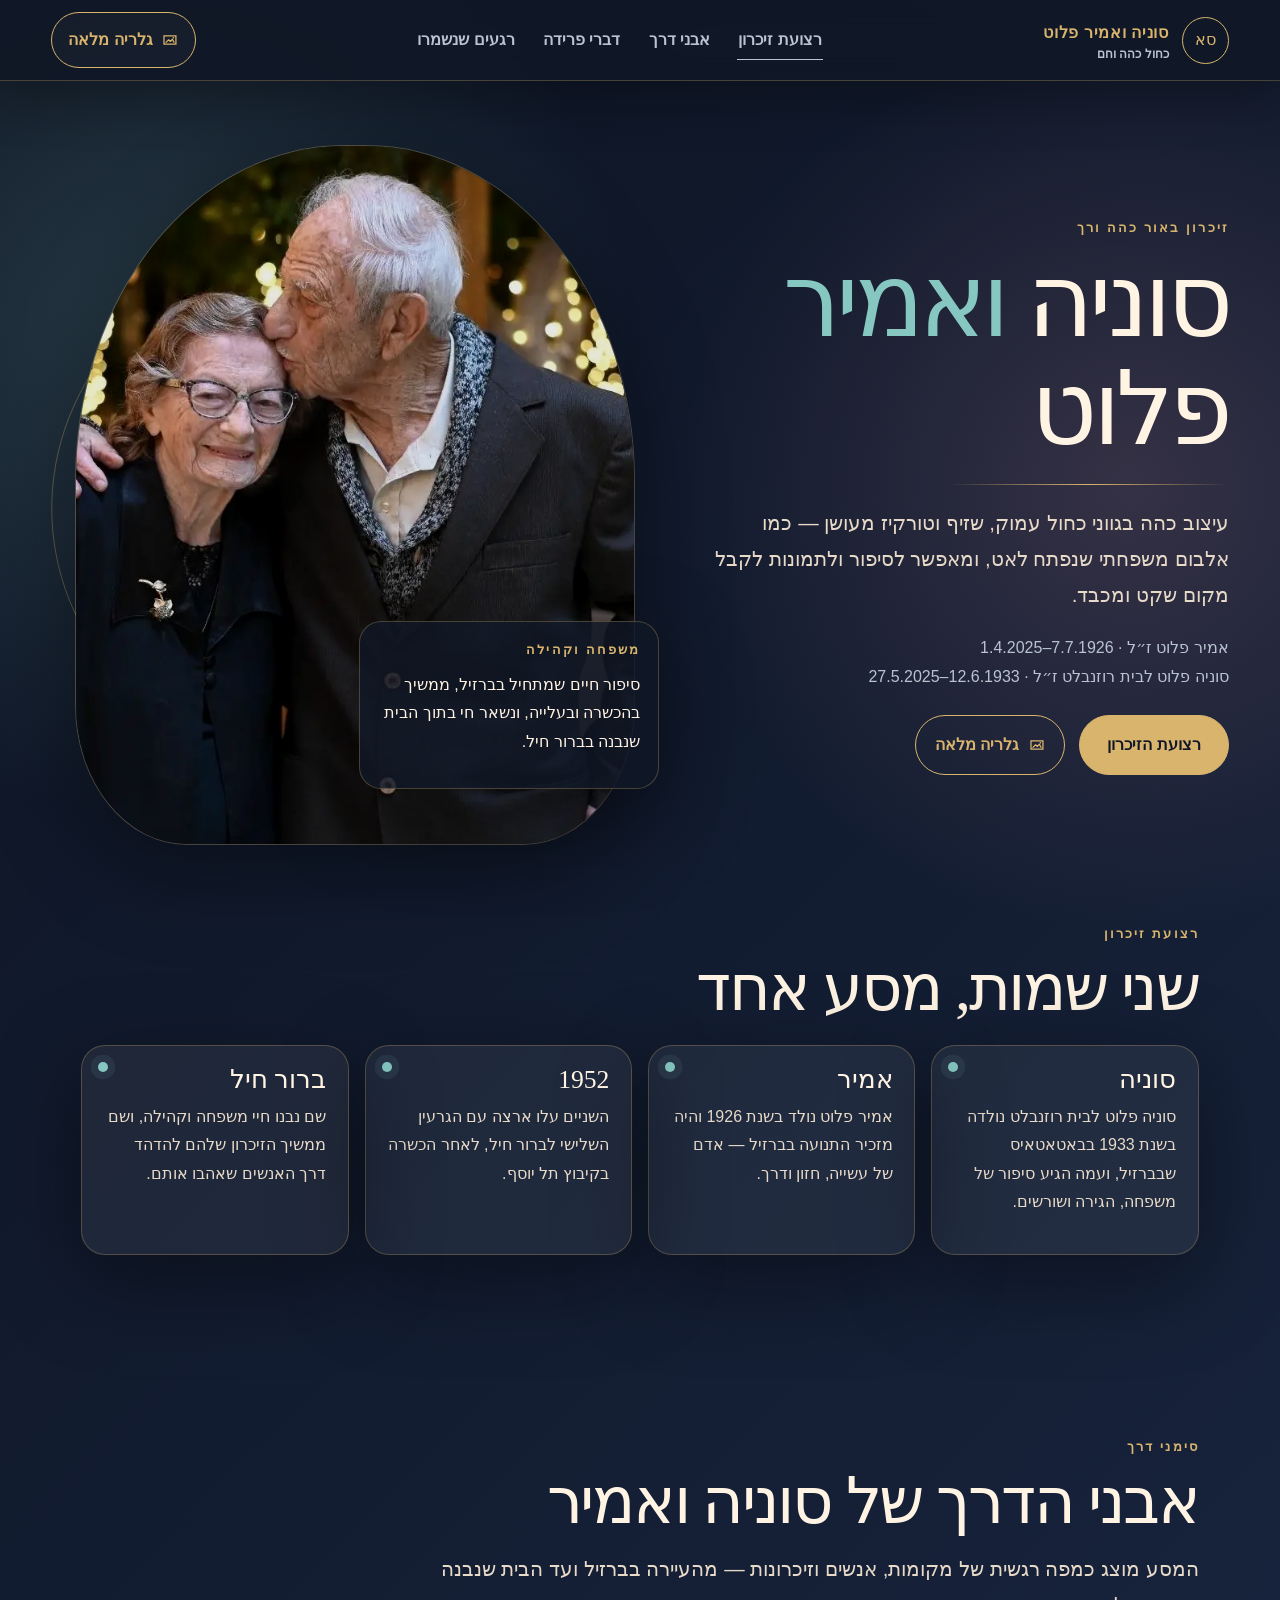
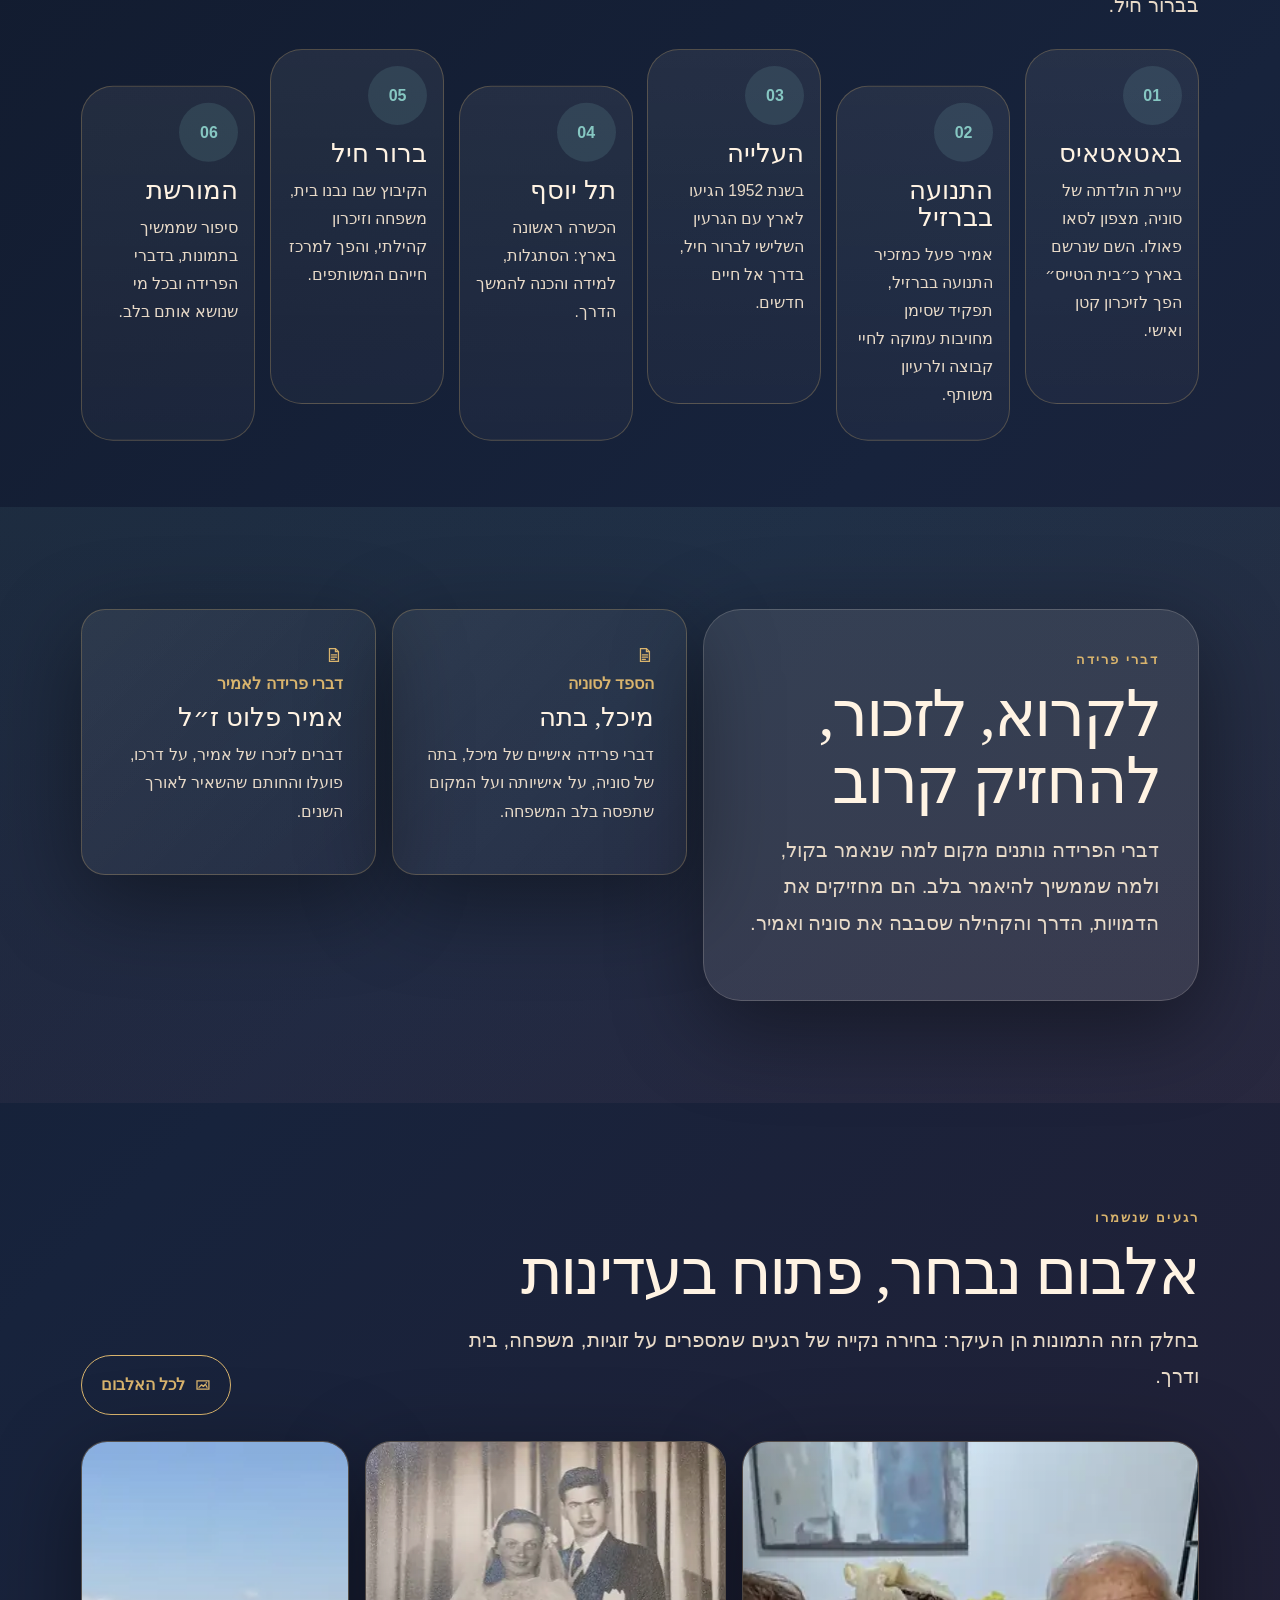
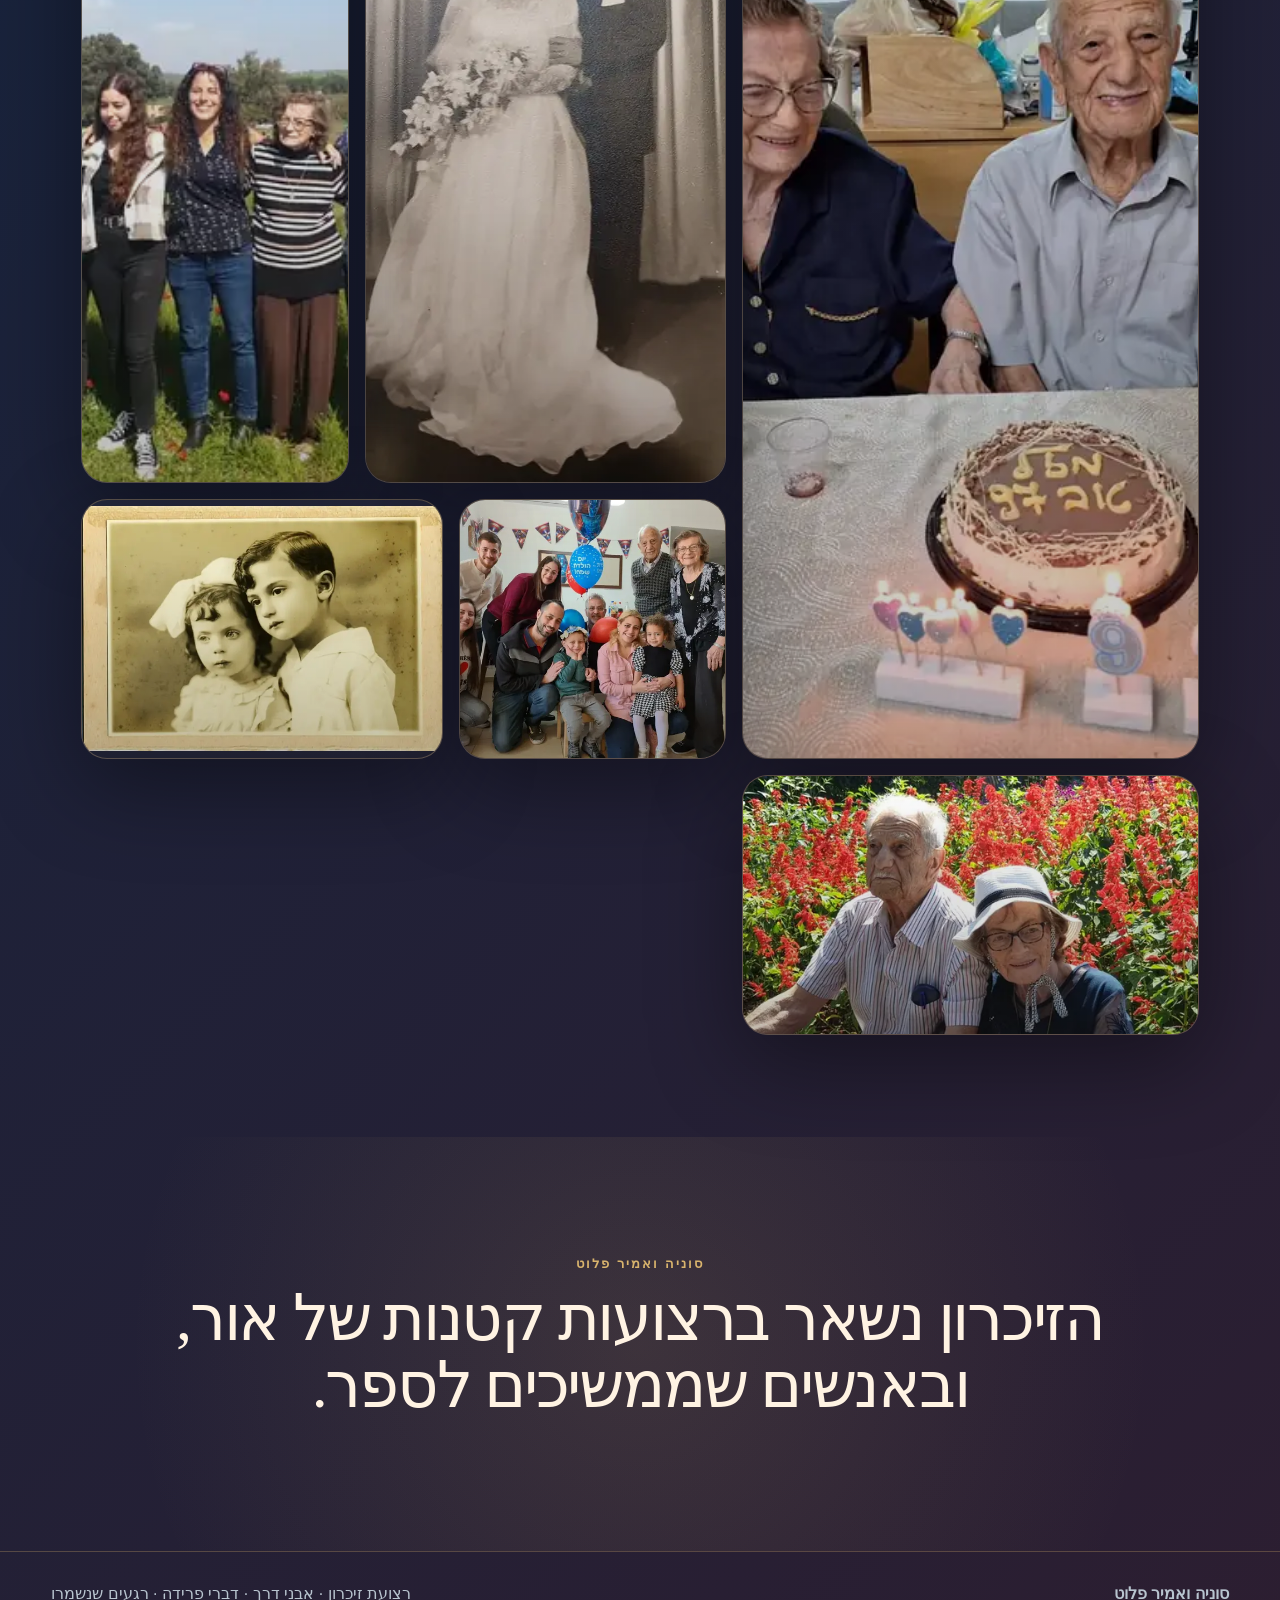
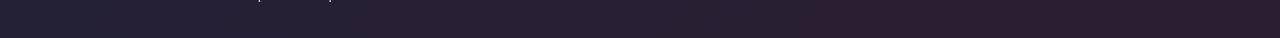
==== 02-dark-warm/index.html @ 9fdb80a5 "Add files via upload" ====
<!doctype html><html lang="he" dir="rtl"><head><meta charset="utf-8"><meta name="viewport" content="width=device-width, initial-scale=1"><title>סוניה ואמיר פלוט | כהה כחול חם</title><meta name="description" content="עמוד זיכרון כהה בכחול עמוק לסוניה ואמיר פלוט: רצועת זיכרון, סימני דרך, דברי פרידה ורגעים שנשמרו."><link rel="stylesheet" href="assets/css/site.css"><script src="assets/js/site.js" defer></script></head><body class="theme-warm"><div class="site-shell"><a class="skip-link" href="#main">דילוג לתוכן המרכזי</a>
<header class="site-header">
  <a class="brand" href="index.html" aria-label="דף הבית">
    <span class="brand-mark">סא</span>
    <span>סוניה ואמיר פלוט<small>כחול כהה וחם</small></span>
  </a>
  <nav class="site-nav" aria-label="ניווט ראשי">
    <a class="is-active" href="index.html#ribbon">רצועת זיכרון</a>
    <a href="index.html#waypoints">אבני דרך</a>
    <a href="index.html#farewell">דברי פרידה</a>
    <a href="index.html#album">רגעים שנשמרו</a>
  </nav>
  <a class="header-cta" href="gallery.html"><svg viewBox="0 0 24 24" aria-hidden="true" focusable="false"><path d="M4 6.5h16v11H4z" fill="none" stroke="currentColor" stroke-width="1.7"/><path d="m6.7 15.2 3.5-3.4 2.3 2.2 2.8-3 2.1 4.2" fill="none" stroke="currentColor" stroke-width="1.7" stroke-linecap="round" stroke-linejoin="round"/><circle cx="16.6" cy="9.2" r="1.1" fill="currentColor"/></svg> גלריה מלאה</a>
</header>
<main id="main">
  <section class="warm-hero" aria-labelledby="warm-title"><div class="warm-hero-inner"><div class="warm-copy"><p class="eyebrow">זיכרון באור כהה ורך</p><h1 id="warm-title">סוניה <span>ואמיר</span> פלוט</h1><div class="gold-line" aria-hidden="true"></div><p class="lead">עיצוב כהה בגווני כחול עמוק, שזיף וטורקיז מעושן — כמו אלבום משפחתי שנפתח לאט, ומאפשר לסיפור ולתמונות לקבל מקום שקט ומכבד.</p><p class="muted">אמיר פלוט ז״ל · 7.7.1926–1.4.2025<br>סוניה פלוט לבית רוזנבלט ז״ל · 12.6.1933–27.5.2025</p><div class="btn-row"><a class="btn" href="#ribbon">רצועת הזיכרון</a><a class="btn secondary" href="gallery.html"><svg viewBox="0 0 24 24" aria-hidden="true" focusable="false"><path d="M4 6.5h16v11H4z" fill="none" stroke="currentColor" stroke-width="1.7"/><path d="m6.7 15.2 3.5-3.4 2.3 2.2 2.8-3 2.1 4.2" fill="none" stroke="currentColor" stroke-width="1.7" stroke-linecap="round" stroke-linejoin="round"/><circle cx="16.6" cy="9.2" r="1.1" fill="currentColor"/></svg> גלריה מלאה</a></div></div><div class="warm-art"><figure class="warm-portrait photo-cover" data-full="assets/shared-webp/photo-24.webp"><img src="assets/shared-webp/photo-24.webp" alt="סוניה ואמיר יחד באירוע משפחתי" loading="eager" decoding="async" width="1275" height="866"></figure><div class="warm-badge"><p class="eyebrow">משפחה וקהילה</p><p>סיפור חיים שמתחיל בברזיל, ממשיך בהכשרה ובעלייה, ונשאר חי בתוך הבית שנבנה בברור חיל.</p></div></div></div></section>
  <section class="warm-ribbon" id="ribbon"><div class="container"><p class="eyebrow">רצועת זיכרון</p><h2>שני שמות, מסע אחד</h2><div class="constellation" style="margin-block-start:1.4rem"><article class="constellation-card"><h3>סוניה</h3><p>סוניה פלוט לבית רוזנבלט נולדה בשנת 1933 בבאטאטאיס שבברזיל, ועמה הגיע סיפור של משפחה, הגירה ושורשים.</p></article><article class="constellation-card"><h3>אמיר</h3><p>אמיר פלוט נולד בשנת 1926 והיה מזכיר התנועה בברזיל — אדם של עשייה, חזון ודרך.</p></article><article class="constellation-card"><h3>1952</h3><p>השניים עלו ארצה עם הגרעין השלישי לברור חיל, לאחר הכשרה בקיבוץ תל יוסף.</p></article><article class="constellation-card"><h3>ברור חיל</h3><p>שם נבנו חיי משפחה וקהילה, ושם ממשיך הזיכרון שלהם להדהד דרך האנשים שאהבו אותם.</p></article></div></div></section>
  <section class="section" id="waypoints" aria-labelledby="warm-waypoints-title"><div class="container"><p class="eyebrow">סימני דרך</p><h2 id="warm-waypoints-title">אבני הדרך של סוניה ואמיר</h2><p class="lead">המסע מוצג כמפה רגשית של מקומות, אנשים וזיכרונות — מהעיירה בברזיל ועד הבית שנבנה בברור חיל.</p><div class="warm-waypoints" style="margin-block-start:1.6rem"><article class="warm-step"><time>01</time><h3>באטאטאיס</h3><p>עיירת הולדתה של סוניה, מצפון לסאו פאולו. השם שנרשם בארץ כ״בית הטייס״ הפך לזיכרון קטן ואישי.</p></article><article class="warm-step"><time>02</time><h3>התנועה בברזיל</h3><p>אמיר פעל כמזכיר התנועה בברזיל, תפקיד שסימן מחויבות עמוקה לחיי קבוצה ולרעיון משותף.</p></article><article class="warm-step"><time>03</time><h3>העלייה</h3><p>בשנת 1952 הגיעו לארץ עם הגרעין השלישי לברור חיל, בדרך אל חיים חדשים.</p></article><article class="warm-step"><time>04</time><h3>תל יוסף</h3><p>הכשרה ראשונה בארץ: הסתגלות, למידה והכנה להמשך הדרך.</p></article><article class="warm-step"><time>05</time><h3>ברור חיל</h3><p>הקיבוץ שבו נבנו בית, משפחה וזיכרון קהילתי, והפך למרכז חייהם המשותפים.</p></article><article class="warm-step"><time>06</time><h3>המורשת</h3><p>סיפור שממשיך בתמונות, בדברי הפרידה ובכל מי שנושא אותם בלב.</p></article></div></div></section>
  <section class="section farewell-warm" id="farewell"><div class="container farewell-cards"><div class="letter-note"><p class="eyebrow">דברי פרידה</p><h2>לקרוא, לזכור, להחזיק קרוב</h2><p class="lead">דברי הפרידה נותנים מקום למה שנאמר בקול, ולמה שממשיך להיאמר בלב. הם מחזיקים את הדמויות, הדרך והקהילה שסבבה את סוניה ואמיר.</p></div><div class="doc-grid"><a class="doc-card" href="assets/docs/farewell-sonia.pdf" target="_blank" rel="noopener noreferrer"><span class="doc-ico"><svg viewBox="0 0 24 24" aria-hidden="true" focusable="false"><path d="M6 3.5h8l4 4v13H6z" fill="none" stroke="currentColor" stroke-width="1.7"/><path d="M14 3.5v4h4M8.5 12h7M8.5 15h7M8.5 18h4" fill="none" stroke="currentColor" stroke-width="1.7" stroke-linecap="round"/></svg></span><strong>הספד לסוניה</strong><h3>מיכל, בתה</h3><p>דברי פרידה אישיים של מיכל, בתה של סוניה, על אישיותה ועל המקום שתפסה בלב המשפחה.</p></a><a class="doc-card" href="assets/docs/farewell-amir.pdf" target="_blank" rel="noopener noreferrer"><span class="doc-ico"><svg viewBox="0 0 24 24" aria-hidden="true" focusable="false"><path d="M6 3.5h8l4 4v13H6z" fill="none" stroke="currentColor" stroke-width="1.7"/><path d="M14 3.5v4h4M8.5 12h7M8.5 15h7M8.5 18h4" fill="none" stroke="currentColor" stroke-width="1.7" stroke-linecap="round"/></svg></span><strong>דברי פרידה לאמיר</strong><h3>אמיר פלוט ז״ל</h3><p>דברים לזכרו של אמיר, על דרכו, פועלו והחותם שהשאיר לאורך השנים.</p></a></div></div></section>
  <section class="section" id="album"><div class="container"><div class="album-top"><div><p class="eyebrow">רגעים שנשמרו</p><h2>אלבום נבחר, פתוח בעדינות</h2><p class="lead">בחלק הזה התמונות הן העיקר: בחירה נקייה של רגעים שמספרים על זוגיות, משפחה, בית ודרך.</p></div><a class="btn secondary" href="gallery.html"><svg viewBox="0 0 24 24" aria-hidden="true" focusable="false"><path d="M4 6.5h16v11H4z" fill="none" stroke="currentColor" stroke-width="1.7"/><path d="m6.7 15.2 3.5-3.4 2.3 2.2 2.8-3 2.1 4.2" fill="none" stroke="currentColor" stroke-width="1.7" stroke-linecap="round" stroke-linejoin="round"/><circle cx="16.6" cy="9.2" r="1.1" fill="currentColor"/></svg> לכל האלבום</a></div><div class="warm-album" style="margin-block-start:1.6rem"><figure class="a photo-frame photo-cover" data-full="assets/shared-webp/photo-13.webp"><img src="assets/thumbs-webp/photo-13.webp" alt="סוניה ואמיר בחגיגה משפחתית" loading="lazy" decoding="async" width="640" height="640"></figure><figure class="b photo-frame photo-contain" data-full="assets/shared-webp/photo-14.webp"><img src="assets/thumbs-webp/photo-14.webp" alt="תמונת חתונה של סוניה ואמיר" loading="lazy" decoding="async" width="360" height="640"></figure><figure class="c photo-frame photo-cover" data-full="assets/shared-webp/photo-16.webp"><img src="assets/thumbs-webp/photo-16.webp" alt="משפחה בדרך משותפת" loading="lazy" decoding="async" width="640" height="360"></figure><figure class="d photo-frame photo-cover" data-full="assets/shared-webp/photo-11.webp"><img src="assets/thumbs-webp/photo-11.webp" alt="מפגש משפחתי רחב" loading="lazy" decoding="async" width="640" height="480"></figure><figure class="e photo-frame photo-contain" data-full="assets/shared-webp/photo-20.webp"><img src="assets/thumbs-webp/photo-20.webp" alt="תמונת ילדים משפחתית ישנה" loading="lazy" decoding="async" width="640" height="435"></figure><figure class="f photo-frame photo-cover" data-full="assets/shared-webp/photo-10.webp"><img src="assets/thumbs-webp/photo-10.webp" alt="סוניה ואמיר בטיול בין פרחים" loading="lazy" decoding="async" width="640" height="311"></figure></div></div></section>
  <section class="warm-closing"><div class="container"><p class="eyebrow">סוניה ואמיר פלוט</p><h2>הזיכרון נשאר ברצועות קטנות של אור, ובאנשים שממשיכים לספר.</h2></div></section>
</main><footer class="footer"><div class="footer-inner"><strong>סוניה ואמיר פלוט</strong><span>רצועת זיכרון · אבני דרך · דברי פרידה · רגעים שנשמרו</span></div></footer><div class="lightbox" data-lightbox aria-label="תצוגת תמונה מוגדלת"><button class="lightbox-close" type="button" data-lightbox-close aria-label="סגירת תמונה"><svg viewBox="0 0 24 24" fill="none" aria-hidden="true"><path d="M6 6l12 12M18 6 6 18" stroke="currentColor" stroke-width="2" stroke-linecap="round"/></svg></button><img data-lightbox-img alt="תמונה מוגדלת מתוך האלבום"></div></div></body></html>
---- 02-dark-warm/assets/css/site.css ----
:root{
  color-scheme: dark;
  --serif: Georgia, 'Times New Roman', serif;
  --sans: Arial, 'Segoe UI', sans-serif;
  --pad: clamp(1rem, 4vw, 4.5rem);
  --content: 1220px;
  --radius: 24px;
  --radius-lg: 38px;
  --shadow: 0 26px 90px rgba(0,0,0,.42);
}
*{box-sizing:border-box}
html{scroll-behavior:smooth;scroll-padding-top:100px}
html.has-lightbox{overflow:hidden}
body{margin:0;direction:rtl;text-align:right;font-family:var(--sans);line-height:1.78;background:var(--bg);color:var(--text);overflow-x:hidden}
a{color:inherit;text-decoration:none}
img{display:block;max-inline-size:100%;block-size:auto}
button{font:inherit;color:inherit}
svg{inline-size:1.12em;block-size:1.12em;vertical-align:-.18em}
.skip-link{position:absolute;inset-block-start:.8rem;inset-inline-start:.8rem;z-index:1000;transform:translateY(-160%);padding:.75rem 1rem;border-radius:999px;background:#fff;color:#111;transition:transform .18s ease}.skip-link:focus{transform:translateY(0)}
.site-shell{min-block-size:100vh;background:var(--texture)}
.site-header{position:sticky;inset-block-start:0;z-index:60;display:grid;grid-template-columns:auto 1fr auto;gap:1rem;align-items:center;padding-block:.78rem;padding-inline:var(--pad);border-block-end:1px solid var(--line);background:rgba(var(--header-rgb),.94);backdrop-filter:blur(14px);box-shadow:0 18px 50px rgba(0,0,0,.28)}
.brand{display:inline-flex;align-items:center;gap:.82rem;color:var(--accent);font-weight:900;letter-spacing:.04em;white-space:nowrap}.brand-mark{inline-size:2.95rem;block-size:2.95rem;display:grid;place-items:center;border:1px solid currentColor;border-radius:50%;font-family:var(--serif);font-weight:400;letter-spacing:0}.brand small{display:block;color:var(--muted);font-size:.72rem;font-weight:700;letter-spacing:0;line-height:1.2}.site-nav{display:flex;justify-content:center;align-items:center;gap:clamp(.65rem,2vw,2rem);color:var(--muted);font-weight:800}.site-nav a{position:relative;padding:.48rem .08rem}.site-nav a::after{content:'';position:absolute;inset-inline:0;inset-block-end:.16rem;block-size:1px;background:currentColor;transform:scaleX(0);transform-origin:center;transition:transform .2s ease}.site-nav a:hover::after,.site-nav .is-active::after{transform:scaleX(1)}.header-cta{display:inline-flex;align-items:center;gap:.5rem;border:1px solid var(--accent);padding:.78rem 1rem;border-radius:999px;color:var(--accent);font-weight:900;background:rgba(255,255,255,.025)}.header-cta:hover{background:var(--accent);color:var(--btn-text)}
.container{max-inline-size:var(--content);margin-inline:auto;padding-inline:var(--pad)}
.section{padding-block:clamp(4.2rem,8vw,7.5rem)}
.eyebrow{margin:0 0 .6rem;color:var(--accent);font-weight:900;letter-spacing:.16em;text-transform:uppercase;font-size:.82rem}
h1,h2,h3,p{margin-block-start:0}h1,h2,h3{font-family:var(--serif);font-weight:500;line-height:1.05}h1{font-size:clamp(3.7rem,8vw,8rem);letter-spacing:-.045em;margin-block-end:1rem}h2{font-size:clamp(2.4rem,5vw,5.4rem);letter-spacing:-.035em;margin-block-end:1rem}h3{font-size:clamp(1.4rem,2vw,2.1rem);margin-block-end:.55rem}.lead{font-size:clamp(1.06rem,1.6vw,1.35rem);color:var(--soft);max-inline-size:760px}.muted{color:var(--muted)}.gold-line{inline-size:min(280px,50vw);block-size:1px;background:linear-gradient(90deg,transparent,var(--accent),transparent);margin-block:1.25rem}.btn-row{display:flex;gap:.85rem;flex-wrap:wrap;margin-block-start:1.5rem}.btn{display:inline-flex;align-items:center;justify-content:center;gap:.55rem;border:1px solid var(--accent);background:var(--accent);color:var(--btn-text);padding:.92rem 1.15rem;border-radius:999px;font-weight:900;min-inline-size:150px}.btn.secondary{background:transparent;color:var(--accent)}.btn:hover{filter:brightness(1.08)}
.photo-cover,.photo-contain{margin:0;cursor:pointer}.photo-cover img{inline-size:100%;block-size:100%;object-fit:cover}.photo-contain{display:grid;place-items:center}.photo-contain img{inline-size:100%;block-size:100%;object-fit:contain}.photo-frame{position:relative;border:1px solid var(--line);background:rgba(255,255,255,.045);box-shadow:var(--shadow);overflow:hidden}.photo-frame::after{content:'';position:absolute;inset:0;pointer-events:none;background:linear-gradient(180deg,transparent,rgba(0,0,0,.24))}.caption{position:absolute;z-index:2;inset-inline:1rem;inset-block-end:1rem;padding:.75rem .9rem;border:1px solid rgba(255,255,255,.16);background:rgba(0,0,0,.48);backdrop-filter:blur(10px);color:var(--text);font-weight:900}
.doc-grid{display:grid;grid-template-columns:repeat(2,minmax(0,1fr));gap:1rem}.doc-card{display:block;position:relative;min-block-size:250px;padding:clamp(1.25rem,2.5vw,2rem);border:1px solid var(--line);border-radius:var(--radius);background:linear-gradient(135deg,rgba(255,255,255,.065),rgba(255,255,255,.025));box-shadow:var(--shadow)}.doc-card .doc-ico{inline-size:2.2rem;block-size:2.2rem;color:var(--accent);margin-block-end:1rem}.doc-card strong{display:block;color:var(--accent);margin-block-end:.4rem}.doc-card p{color:var(--soft)}.doc-card:hover{transform:translateY(-2px);transition:transform .18s ease}
.lightbox{position:fixed;inset:0;z-index:1000;display:none;place-items:center;padding:1rem;background:rgba(0,0,0,.88)}.lightbox.is-open{display:grid}.lightbox img{max-inline-size:min(96vw,1200px);max-block-size:88vh;object-fit:contain;border-radius:18px;box-shadow:0 30px 120px #000}.lightbox-close{position:fixed;inset-block-start:1rem;inset-inline-end:1rem;inline-size:3rem;block-size:3rem;border:1px solid rgba(255,255,255,.25);border-radius:50%;background:rgba(0,0,0,.45);display:grid;place-items:center;cursor:pointer}
.footer{padding:1.8rem var(--pad);border-block-start:1px solid var(--line);color:var(--muted)}.footer-inner{max-inline-size:var(--content);margin-inline:auto;display:flex;justify-content:space-between;gap:1rem;flex-wrap:wrap}

/* Museum black */
.theme-museum{--bg:#090807;--header-rgb:9,8,7;--card:#14100d;--text:#fff4e7;--soft:#e5d7c6;--muted:#bda993;--accent:#d08a47;--accent-2:#f3c079;--line:rgba(208,138,71,.28);--btn-text:#130d08;--texture:radial-gradient(circle at 7% 10%,rgba(208,138,71,.13),transparent 24rem),radial-gradient(circle at 88% 0%,rgba(255,255,255,.06),transparent 24rem),linear-gradient(180deg,#0b0908,#11100f 45%,#090807)}
.museum-hero{max-inline-size:1460px;margin-inline:auto;padding:clamp(1.4rem,4vw,4.2rem) var(--pad);display:grid;grid-template-columns:.92fr 1.08fr;gap:clamp(1rem,3vw,3rem);align-items:stretch;min-block-size:min(820px,calc(100vh - 90px))}.museum-copy{position:relative;z-index:2;align-self:center;padding:clamp(1.3rem,3.8vw,3.3rem);border:1px solid var(--line);background:linear-gradient(135deg,rgba(20,16,13,.92),rgba(9,8,7,.76));box-shadow:var(--shadow)}.museum-copy h1 span{color:var(--accent)}.museum-cover{position:relative;min-block-size:580px;border:1px solid var(--line);background:#050403;box-shadow:var(--shadow);overflow:hidden}.museum-cover .photo-cover{block-size:100%}.museum-cover img{filter:saturate(.74) contrast(1.12) brightness(.82);object-position:53% 44%}.museum-cover::after{content:'';position:absolute;inset:0;background:linear-gradient(90deg,rgba(9,8,7,.66),rgba(9,8,7,.06) 46%,rgba(9,8,7,.18));pointer-events:none}.museum-plaque{position:absolute;z-index:2;inset-inline-end:clamp(1rem,3vw,2rem);inset-block-end:clamp(1rem,3vw,2rem);max-inline-size:430px;padding:1.15rem;border:1px solid var(--line);background:rgba(9,8,7,.72);backdrop-filter:blur(10px)}
.memory-ribbon{padding-block:clamp(2.8rem,5vw,5rem);padding-inline:var(--pad);border-block:1px solid var(--line);background:linear-gradient(90deg,rgba(208,138,71,.1),rgba(255,255,255,.035),rgba(208,138,71,.1))}.ribbon-inner{max-inline-size:var(--content);margin-inline:auto;display:grid;grid-template-columns:.86fr 1.32fr .86fr;gap:1px;background:var(--line);border:1px solid var(--line)}.ribbon-panel{padding:clamp(1.25rem,3vw,2.2rem);background:var(--bg)}.ribbon-panel strong{display:block;color:var(--accent);font-family:var(--serif);font-size:clamp(1.35rem,2vw,2rem);font-weight:500}.ribbon-panel .date{display:block;color:var(--muted);margin-block-start:.25rem}.ribbon-center{text-align:center}.ribbon-center p{max-inline-size:680px;margin-inline:auto;color:var(--soft)}
.museum-waypoints{display:grid;grid-template-columns:.34fr .66fr;gap:clamp(1.5rem,4vw,4rem);align-items:start}.waypoint-aside{position:sticky;inset-block-start:110px}.waypoint-list{list-style:none;margin:0;padding:0;display:grid;gap:1rem}.waypoint-card{display:grid;grid-template-columns:5.2rem 1fr;gap:1rem;padding:1.25rem;border:1px solid var(--line);border-radius:var(--radius);background:linear-gradient(135deg,rgba(208,138,71,.09),rgba(255,255,255,.035));box-shadow:var(--shadow)}.waypoint-card time{color:var(--accent);font-weight:900}.waypoint-card p{color:var(--soft)}
.farewell-museum{background:linear-gradient(180deg,rgba(208,138,71,.07),transparent)}.farewell-layout{display:grid;grid-template-columns:1fr 1fr;gap:clamp(1rem,3vw,2.5rem);align-items:stretch}.farewell-quote{padding:clamp(1.4rem,4vw,3rem);border:1px solid var(--line);border-radius:var(--radius-lg);background:linear-gradient(135deg,rgba(255,255,255,.055),rgba(208,138,71,.06));box-shadow:var(--shadow)}.farewell-quote blockquote{margin:0;font-family:var(--serif);font-size:clamp(1.55rem,3vw,2.6rem);line-height:1.35;color:var(--text)}
.saved-moments{display:grid;grid-template-columns:1.05fr .95fr;gap:1rem;align-items:stretch}.saved-main{min-block-size:560px;border-radius:var(--radius-lg)}.saved-side{display:grid;grid-template-columns:1fr 1fr;gap:1rem}.saved-side figure{margin:0;border-radius:var(--radius);min-block-size:255px}.album-top{display:flex;align-items:end;justify-content:space-between;gap:1.5rem;flex-wrap:wrap}.album-note{max-inline-size:780px;color:var(--soft)}

/* Warm blue / plum */
.theme-warm{--bg:#101827;--header-rgb:16,24,39;--card:#1a2740;--text:#fff3e3;--soft:#e8dac8;--muted:#b8c4cf;--accent:#d9b46d;--accent-2:#86c7c2;--rose:#cc8ba0;--line:rgba(217,180,109,.28);--btn-text:#101827;--texture:radial-gradient(circle at 12% 7%,rgba(134,199,194,.20),transparent 30rem),radial-gradient(circle at 88% 10%,rgba(204,139,160,.19),transparent 28rem),linear-gradient(135deg,#0d1422,#17233c 48%,#2c1e31 100%)}
.warm-hero{padding:clamp(2rem,5vw,5.5rem) var(--pad) 0}.warm-hero-inner{max-inline-size:var(--content);margin-inline:auto;display:grid;grid-template-columns:.92fr 1.08fr;gap:clamp(1rem,4vw,4rem);align-items:center}.warm-copy{padding-block:clamp(1rem,4vw,4rem)}.warm-copy h1 span{color:var(--accent-2)}.warm-art{position:relative;min-block-size:660px;display:grid;place-items:center}.warm-art:before{content:'';position:absolute;inset:8% 6% 5% 16%;border:1px solid rgba(134,199,194,.38);border-radius:44% 56% 54% 46%;transform:rotate(8deg)}.warm-art:after{content:'';position:absolute;inset:15% 13% 12% 0;border:1px solid rgba(217,180,109,.35);border-radius:50%;transform:rotate(-10deg)}.warm-portrait{position:relative;z-index:1;inline-size:min(560px,86vw);aspect-ratio:4/5;border-radius:48% 48% 20% 20%;border:1px solid var(--line);box-shadow:var(--shadow);overflow:hidden}.warm-portrait img{object-position:55% 42%;filter:saturate(.9) contrast(1.04) brightness(.9)}.warm-badge{position:absolute;z-index:2;inset-inline-start:0;inset-block-end:8%;padding:1rem 1.15rem;border:1px solid var(--line);border-radius:22px;background:rgba(16,24,39,.82);box-shadow:var(--shadow);max-inline-size:300px}.warm-ribbon{padding-block:clamp(3rem,6vw,5rem)}.constellation{display:grid;grid-template-columns:repeat(4,minmax(0,1fr));gap:1rem}.constellation-card{position:relative;padding:1.35rem;border:1px solid var(--line);border-radius:var(--radius);background:rgba(255,255,255,.06);box-shadow:var(--shadow);min-block-size:210px}.constellation-card:before{content:'';position:absolute;inset-block-start:1rem;inset-inline-end:1rem;inline-size:.62rem;block-size:.62rem;border-radius:50%;background:var(--accent-2);box-shadow:0 0 0 .45rem rgba(134,199,194,.09)}.constellation-card p{color:var(--soft)}
.warm-waypoints{display:grid;grid-template-columns:repeat(6,minmax(0,1fr));gap:.9rem}.warm-step{position:relative;min-block-size:265px;padding:1rem;border:1px solid var(--line);border-radius:32px;background:linear-gradient(180deg,rgba(255,255,255,.07),rgba(255,255,255,.03));overflow:hidden}.warm-step:nth-child(even){transform:translateY(2.3rem)}.warm-step time{display:inline-grid;place-items:center;inline-size:3.7rem;block-size:3.7rem;border-radius:50%;background:rgba(134,199,194,.14);color:var(--accent-2);font-weight:900;margin-block-end:1rem}.warm-step p{color:var(--soft);font-size:.98rem}.farewell-warm{background:linear-gradient(180deg,rgba(134,199,194,.08),rgba(204,139,160,.06))}.farewell-cards{display:grid;grid-template-columns:.9fr 1.1fr;gap:1rem;align-items:start}.letter-note{padding:clamp(1.3rem,3vw,2.4rem);border:1px solid rgba(255,243,227,.18);border-radius:var(--radius-lg);background:rgba(255,243,227,.09);box-shadow:var(--shadow)}.warm-album{display:grid;grid-template-columns:repeat(12,1fr);gap:1rem}.warm-album figure{margin:0;border-radius:26px}.warm-album .a{grid-column:span 5;grid-row:span 2;min-block-size:540px}.warm-album .b{grid-column:span 4;min-block-size:260px}.warm-album .c{grid-column:span 3;min-block-size:260px}.warm-album .d{grid-column:span 3;min-block-size:260px}.warm-album .e{grid-column:span 4;min-block-size:260px}.warm-album .f{grid-column:span 5;min-block-size:260px}.warm-closing{padding:clamp(4rem,9vw,8rem) var(--pad);text-align:center;background:radial-gradient(circle at center,rgba(217,180,109,.13),transparent 32rem)}

/* Velvet no-waypoints */
.theme-velvet{--bg:#120d13;--header-rgb:18,13,19;--card:#211623;--text:#fff0e8;--soft:#ecd7cc;--muted:#c1a7a9;--accent:#d7a16a;--accent-2:#c77c8c;--line:rgba(215,161,106,.27);--btn-text:#1a1011;--texture:radial-gradient(circle at 18% 4%,rgba(199,124,140,.20),transparent 28rem),radial-gradient(circle at 84% 14%,rgba(215,161,106,.18),transparent 26rem),linear-gradient(160deg,#120d13,#251426 54%,#150f15)}
.velvet-hero{padding:clamp(2rem,5vw,5rem) var(--pad)}.velvet-card{max-inline-size:var(--content);margin-inline:auto;display:grid;grid-template-columns:1.08fr .92fr;gap:clamp(1rem,4vw,3rem);align-items:stretch;border:1px solid var(--line);border-radius:44px;background:linear-gradient(135deg,rgba(255,255,255,.06),rgba(255,255,255,.025));box-shadow:var(--shadow);overflow:hidden}.velvet-copy{padding:clamp(1.5rem,4vw,4rem);align-self:center}.velvet-copy h1 span{color:var(--accent-2)}.velvet-photo{min-block-size:620px}.velvet-photo img{filter:saturate(.88) contrast(1.05) brightness(.9);object-position:52% 42%}.velvet-ribbon-grid{display:grid;grid-template-columns:1fr 1fr;gap:1rem}.velvet-ribbon-card{border:1px solid var(--line);border-radius:var(--radius-lg);padding:clamp(1.3rem,3vw,2.4rem);background:rgba(255,255,255,.055);box-shadow:var(--shadow)}.velvet-ribbon-card.big{grid-column:1/-1;background:linear-gradient(135deg,rgba(215,161,106,.11),rgba(199,124,140,.09))}.velvet-farewell{background:linear-gradient(180deg,rgba(215,161,106,.08),rgba(199,124,140,.06))}.velvet-farewell-layout{display:grid;grid-template-columns:.8fr 1.2fr;gap:1rem}.velvet-album{display:grid;grid-template-columns:repeat(10,1fr);gap:1rem}.velvet-album figure{margin:0;border-radius:var(--radius)}.velvet-album .wide{grid-column:span 6;min-block-size:350px}.velvet-album .tall{grid-column:span 4;grid-row:span 2;min-block-size:710px}.velvet-album .small{grid-column:span 3;min-block-size:270px}.velvet-album .mid{grid-column:span 4;min-block-size:270px}.velvet-closing{padding:clamp(4rem,9vw,8rem) var(--pad);text-align:center;background:radial-gradient(circle at center,rgba(199,124,140,.15),transparent 30rem)}

/* Gallery page */
.gallery-hero{padding:clamp(3rem,6vw,6rem) var(--pad) clamp(1.5rem,3vw,3rem);border-block-end:1px solid var(--line)}.gallery-hero-inner{max-inline-size:var(--content);margin-inline:auto;display:grid;grid-template-columns:1fr auto;gap:1rem;align-items:end}.gallery-masonry{columns:4 240px;column-gap:1rem;padding-block:clamp(2rem,4vw,4rem)}.gallery-card{break-inside:avoid;margin:0 0 1rem;border:1px solid var(--line);border-radius:22px;overflow:hidden;background:rgba(255,255,255,.05);box-shadow:0 16px 42px rgba(0,0,0,.22);cursor:pointer}.gallery-card img{inline-size:100%;block-size:auto}.gallery-card figcaption{padding:.78rem .9rem;color:var(--soft);font-weight:800}.gallery-actions{display:flex;gap:.7rem;flex-wrap:wrap;justify-content:flex-end}
@media(max-width:1080px){.site-header{grid-template-columns:1fr auto}.site-nav{grid-column:1/-1;justify-content:flex-start;overflow-x:auto;padding-block-start:.35rem}.museum-hero,.museum-waypoints,.farewell-layout,.saved-moments,.warm-hero-inner,.farewell-cards,.velvet-card,.velvet-farewell-layout{grid-template-columns:1fr}.museum-cover,.warm-art,.velvet-photo{min-block-size:520px}.ribbon-inner{grid-template-columns:1fr}.ribbon-center{text-align:right}.constellation{grid-template-columns:repeat(2,minmax(0,1fr))}.warm-waypoints{grid-template-columns:repeat(3,minmax(0,1fr))}.warm-step:nth-child(even){transform:none}.waypoint-aside{position:static}.saved-main{min-block-size:420px}.warm-album .a,.warm-album .b,.warm-album .c,.warm-album .d,.warm-album .e,.warm-album .f{grid-column:span 6;min-block-size:300px}.velvet-album .wide,.velvet-album .tall,.velvet-album .small,.velvet-album .mid{grid-column:span 5;min-block-size:300px}.velvet-ribbon-grid{grid-template-columns:1fr}}
@media(max-width:700px){:root{--pad:1rem}.brand span:last-child{display:none}.header-cta{padding-inline:.82rem;font-size:.92rem}.site-header{gap:.6rem}.site-nav{gap:1rem;font-size:.92rem}h1{font-size:clamp(3.1rem,17vw,5.1rem)}h2{font-size:clamp(2rem,12vw,3.3rem)}.museum-hero{min-block-size:auto}.museum-cover,.warm-art,.velvet-photo{min-block-size:390px}.museum-plaque,.warm-badge{inset-inline:1rem;inset-block-end:1rem;max-inline-size:none}.doc-grid,.constellation,.saved-side,.warm-waypoints{grid-template-columns:1fr}.waypoint-card{grid-template-columns:1fr}.saved-main{min-block-size:300px}.saved-side figure{min-block-size:220px}.warm-album,.velvet-album{grid-template-columns:1fr}.warm-album .a,.warm-album .b,.warm-album .c,.warm-album .d,.warm-album .e,.warm-album .f,.velvet-album .wide,.velvet-album .tall,.velvet-album .small,.velvet-album .mid{grid-column:auto;min-block-size:260px}.section{padding-block:3.2rem}.btn-row{flex-direction:column}.btn{inline-size:100%}.footer-inner{display:grid}.gallery-hero-inner{grid-template-columns:1fr}.gallery-actions{justify-content:flex-start}.gallery-masonry{columns:1}}
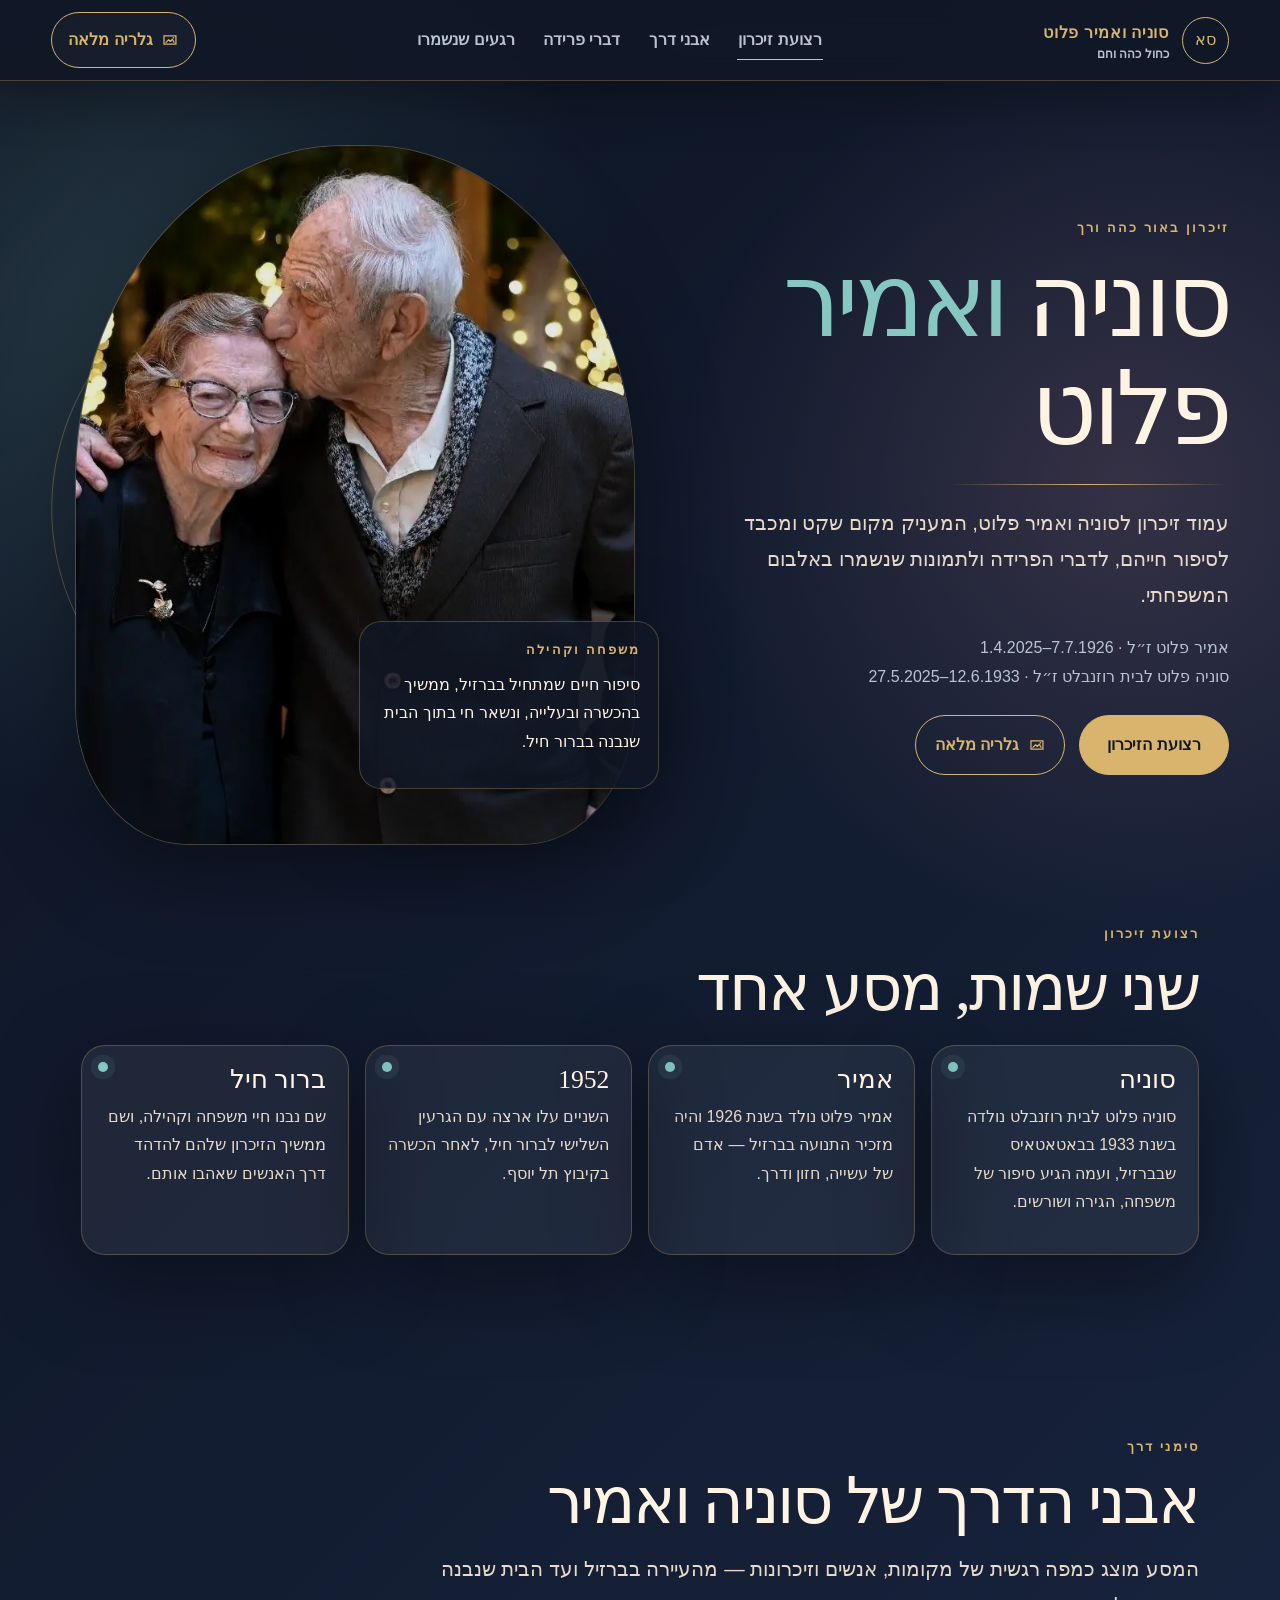
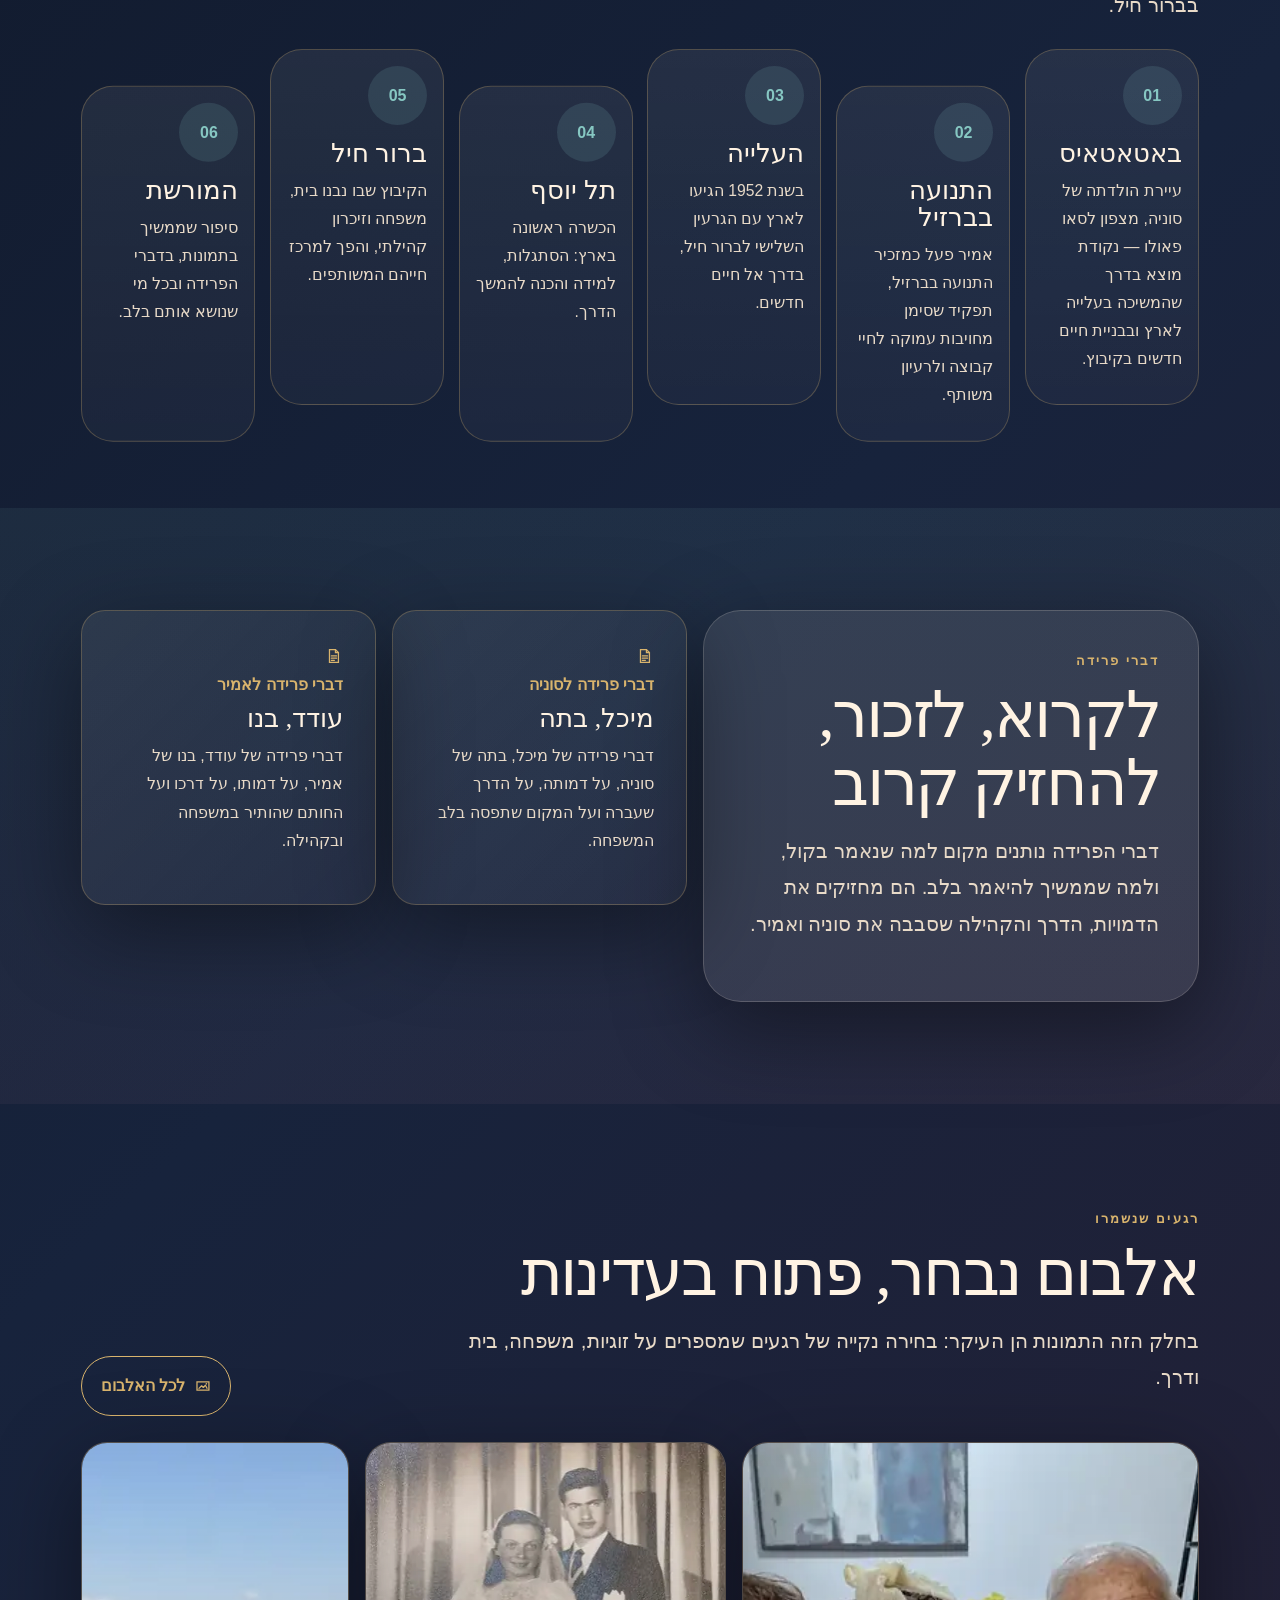
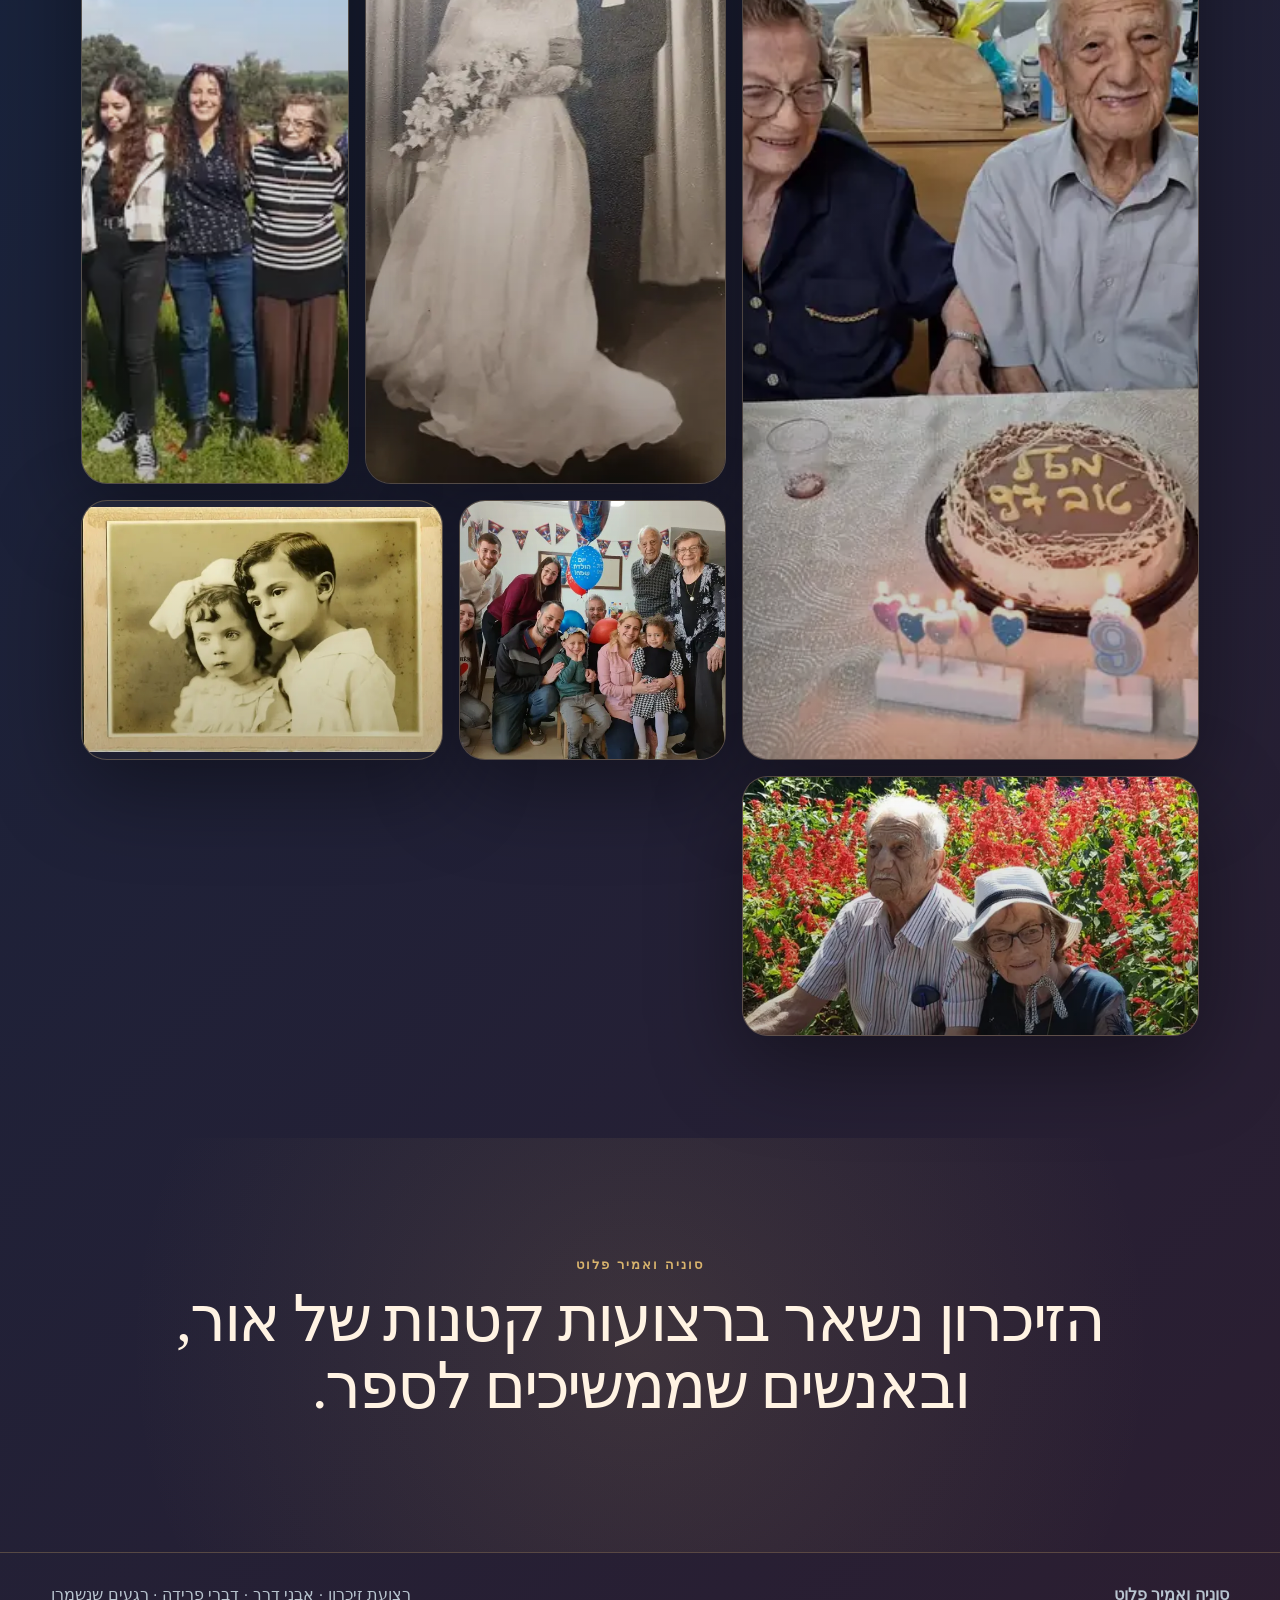
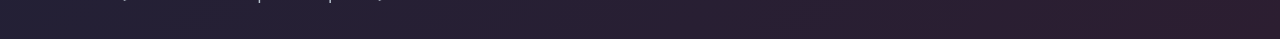
==== commit 887baf8e: "Add files via upload" ====
--- a/02-dark-warm/index.html
+++ b/02-dark-warm/index.html
@@ -13,10 +13,10 @@
   <a class="header-cta" href="gallery.html"><svg viewBox="0 0 24 24" aria-hidden="true" focusable="false"><path d="M4 6.5h16v11H4z" fill="none" stroke="currentColor" stroke-width="1.7"/><path d="m6.7 15.2 3.5-3.4 2.3 2.2 2.8-3 2.1 4.2" fill="none" stroke="currentColor" stroke-width="1.7" stroke-linecap="round" stroke-linejoin="round"/><circle cx="16.6" cy="9.2" r="1.1" fill="currentColor"/></svg> גלריה מלאה</a>
 </header>
 <main id="main">
-  <section class="warm-hero" aria-labelledby="warm-title"><div class="warm-hero-inner"><div class="warm-copy"><p class="eyebrow">זיכרון באור כהה ורך</p><h1 id="warm-title">סוניה <span>ואמיר</span> פלוט</h1><div class="gold-line" aria-hidden="true"></div><p class="lead">עיצוב כהה בגווני כחול עמוק, שזיף וטורקיז מעושן — כמו אלבום משפחתי שנפתח לאט, ומאפשר לסיפור ולתמונות לקבל מקום שקט ומכבד.</p><p class="muted">אמיר פלוט ז״ל · 7.7.1926–1.4.2025<br>סוניה פלוט לבית רוזנבלט ז״ל · 12.6.1933–27.5.2025</p><div class="btn-row"><a class="btn" href="#ribbon">רצועת הזיכרון</a><a class="btn secondary" href="gallery.html"><svg viewBox="0 0 24 24" aria-hidden="true" focusable="false"><path d="M4 6.5h16v11H4z" fill="none" stroke="currentColor" stroke-width="1.7"/><path d="m6.7 15.2 3.5-3.4 2.3 2.2 2.8-3 2.1 4.2" fill="none" stroke="currentColor" stroke-width="1.7" stroke-linecap="round" stroke-linejoin="round"/><circle cx="16.6" cy="9.2" r="1.1" fill="currentColor"/></svg> גלריה מלאה</a></div></div><div class="warm-art"><figure class="warm-portrait photo-cover" data-full="assets/shared-webp/photo-24.webp"><img src="assets/shared-webp/photo-24.webp" alt="סוניה ואמיר יחד באירוע משפחתי" loading="eager" decoding="async" width="1275" height="866"></figure><div class="warm-badge"><p class="eyebrow">משפחה וקהילה</p><p>סיפור חיים שמתחיל בברזיל, ממשיך בהכשרה ובעלייה, ונשאר חי בתוך הבית שנבנה בברור חיל.</p></div></div></div></section>
+  <section class="warm-hero" aria-labelledby="warm-title"><div class="warm-hero-inner"><div class="warm-copy"><p class="eyebrow">זיכרון באור כהה ורך</p><h1 id="warm-title">סוניה <span>ואמיר</span> פלוט</h1><div class="gold-line" aria-hidden="true"></div><p class="lead">עמוד זיכרון לסוניה ואמיר פלוט, המעניק מקום שקט ומכבד לסיפור חייהם, לדברי הפרידה ולתמונות שנשמרו באלבום המשפחתי.</p><p class="muted">אמיר פלוט ז״ל · 7.7.1926–1.4.2025<br>סוניה פלוט לבית רוזנבלט ז״ל · 12.6.1933–27.5.2025</p><div class="btn-row"><a class="btn" href="#ribbon">רצועת הזיכרון</a><a class="btn secondary" href="gallery.html"><svg viewBox="0 0 24 24" aria-hidden="true" focusable="false"><path d="M4 6.5h16v11H4z" fill="none" stroke="currentColor" stroke-width="1.7"/><path d="m6.7 15.2 3.5-3.4 2.3 2.2 2.8-3 2.1 4.2" fill="none" stroke="currentColor" stroke-width="1.7" stroke-linecap="round" stroke-linejoin="round"/><circle cx="16.6" cy="9.2" r="1.1" fill="currentColor"/></svg> גלריה מלאה</a></div></div><div class="warm-art"><figure class="warm-portrait photo-cover" data-full="assets/shared-webp/photo-24.webp"><img src="assets/shared-webp/photo-24.webp" alt="סוניה ואמיר יחד באירוע משפחתי" loading="eager" decoding="async" width="1275" height="866"></figure><div class="warm-badge"><p class="eyebrow">משפחה וקהילה</p><p>סיפור חיים שמתחיל בברזיל, ממשיך בהכשרה ובעלייה, ונשאר חי בתוך הבית שנבנה בברור חיל.</p></div></div></div></section>
   <section class="warm-ribbon" id="ribbon"><div class="container"><p class="eyebrow">רצועת זיכרון</p><h2>שני שמות, מסע אחד</h2><div class="constellation" style="margin-block-start:1.4rem"><article class="constellation-card"><h3>סוניה</h3><p>סוניה פלוט לבית רוזנבלט נולדה בשנת 1933 בבאטאטאיס שבברזיל, ועמה הגיע סיפור של משפחה, הגירה ושורשים.</p></article><article class="constellation-card"><h3>אמיר</h3><p>אמיר פלוט נולד בשנת 1926 והיה מזכיר התנועה בברזיל — אדם של עשייה, חזון ודרך.</p></article><article class="constellation-card"><h3>1952</h3><p>השניים עלו ארצה עם הגרעין השלישי לברור חיל, לאחר הכשרה בקיבוץ תל יוסף.</p></article><article class="constellation-card"><h3>ברור חיל</h3><p>שם נבנו חיי משפחה וקהילה, ושם ממשיך הזיכרון שלהם להדהד דרך האנשים שאהבו אותם.</p></article></div></div></section>
-  <section class="section" id="waypoints" aria-labelledby="warm-waypoints-title"><div class="container"><p class="eyebrow">סימני דרך</p><h2 id="warm-waypoints-title">אבני הדרך של סוניה ואמיר</h2><p class="lead">המסע מוצג כמפה רגשית של מקומות, אנשים וזיכרונות — מהעיירה בברזיל ועד הבית שנבנה בברור חיל.</p><div class="warm-waypoints" style="margin-block-start:1.6rem"><article class="warm-step"><time>01</time><h3>באטאטאיס</h3><p>עיירת הולדתה של סוניה, מצפון לסאו פאולו. השם שנרשם בארץ כ״בית הטייס״ הפך לזיכרון קטן ואישי.</p></article><article class="warm-step"><time>02</time><h3>התנועה בברזיל</h3><p>אמיר פעל כמזכיר התנועה בברזיל, תפקיד שסימן מחויבות עמוקה לחיי קבוצה ולרעיון משותף.</p></article><article class="warm-step"><time>03</time><h3>העלייה</h3><p>בשנת 1952 הגיעו לארץ עם הגרעין השלישי לברור חיל, בדרך אל חיים חדשים.</p></article><article class="warm-step"><time>04</time><h3>תל יוסף</h3><p>הכשרה ראשונה בארץ: הסתגלות, למידה והכנה להמשך הדרך.</p></article><article class="warm-step"><time>05</time><h3>ברור חיל</h3><p>הקיבוץ שבו נבנו בית, משפחה וזיכרון קהילתי, והפך למרכז חייהם המשותפים.</p></article><article class="warm-step"><time>06</time><h3>המורשת</h3><p>סיפור שממשיך בתמונות, בדברי הפרידה ובכל מי שנושא אותם בלב.</p></article></div></div></section>
-  <section class="section farewell-warm" id="farewell"><div class="container farewell-cards"><div class="letter-note"><p class="eyebrow">דברי פרידה</p><h2>לקרוא, לזכור, להחזיק קרוב</h2><p class="lead">דברי הפרידה נותנים מקום למה שנאמר בקול, ולמה שממשיך להיאמר בלב. הם מחזיקים את הדמויות, הדרך והקהילה שסבבה את סוניה ואמיר.</p></div><div class="doc-grid"><a class="doc-card" href="assets/docs/farewell-sonia.pdf" target="_blank" rel="noopener noreferrer"><span class="doc-ico"><svg viewBox="0 0 24 24" aria-hidden="true" focusable="false"><path d="M6 3.5h8l4 4v13H6z" fill="none" stroke="currentColor" stroke-width="1.7"/><path d="M14 3.5v4h4M8.5 12h7M8.5 15h7M8.5 18h4" fill="none" stroke="currentColor" stroke-width="1.7" stroke-linecap="round"/></svg></span><strong>הספד לסוניה</strong><h3>מיכל, בתה</h3><p>דברי פרידה אישיים של מיכל, בתה של סוניה, על אישיותה ועל המקום שתפסה בלב המשפחה.</p></a><a class="doc-card" href="assets/docs/farewell-amir.pdf" target="_blank" rel="noopener noreferrer"><span class="doc-ico"><svg viewBox="0 0 24 24" aria-hidden="true" focusable="false"><path d="M6 3.5h8l4 4v13H6z" fill="none" stroke="currentColor" stroke-width="1.7"/><path d="M14 3.5v4h4M8.5 12h7M8.5 15h7M8.5 18h4" fill="none" stroke="currentColor" stroke-width="1.7" stroke-linecap="round"/></svg></span><strong>דברי פרידה לאמיר</strong><h3>אמיר פלוט ז״ל</h3><p>דברים לזכרו של אמיר, על דרכו, פועלו והחותם שהשאיר לאורך השנים.</p></a></div></div></section>
+  <section class="section" id="waypoints" aria-labelledby="warm-waypoints-title"><div class="container"><p class="eyebrow">סימני דרך</p><h2 id="warm-waypoints-title">אבני הדרך של סוניה ואמיר</h2><p class="lead">המסע מוצג כמפה רגשית של מקומות, אנשים וזיכרונות — מהעיירה בברזיל ועד הבית שנבנה בברור חיל.</p><div class="warm-waypoints" style="margin-block-start:1.6rem"><article class="warm-step"><time>01</time><h3>באטאטאיס</h3><p>עיירת הולדתה של סוניה, מצפון לסאו פאולו — נקודת מוצא בדרך שהמשיכה בעלייה לארץ ובבניית חיים חדשים בקיבוץ.</p></article><article class="warm-step"><time>02</time><h3>התנועה בברזיל</h3><p>אמיר פעל כמזכיר התנועה בברזיל, תפקיד שסימן מחויבות עמוקה לחיי קבוצה ולרעיון משותף.</p></article><article class="warm-step"><time>03</time><h3>העלייה</h3><p>בשנת 1952 הגיעו לארץ עם הגרעין השלישי לברור חיל, בדרך אל חיים חדשים.</p></article><article class="warm-step"><time>04</time><h3>תל יוסף</h3><p>הכשרה ראשונה בארץ: הסתגלות, למידה והכנה להמשך הדרך.</p></article><article class="warm-step"><time>05</time><h3>ברור חיל</h3><p>הקיבוץ שבו נבנו בית, משפחה וזיכרון קהילתי, והפך למרכז חייהם המשותפים.</p></article><article class="warm-step"><time>06</time><h3>המורשת</h3><p>סיפור שממשיך בתמונות, בדברי הפרידה ובכל מי שנושא אותם בלב.</p></article></div></div></section>
+  <section class="section farewell-warm" id="farewell"><div class="container farewell-cards"><div class="letter-note"><p class="eyebrow">דברי פרידה</p><h2>לקרוא, לזכור, להחזיק קרוב</h2><p class="lead">דברי הפרידה נותנים מקום למה שנאמר בקול, ולמה שממשיך להיאמר בלב. הם מחזיקים את הדמויות, הדרך והקהילה שסבבה את סוניה ואמיר.</p></div><div class="doc-grid"><a class="doc-card" href="assets/docs/farewell-sonia.pdf" target="_blank" rel="noopener noreferrer"><span class="doc-ico"><svg viewBox="0 0 24 24" aria-hidden="true" focusable="false"><path d="M6 3.5h8l4 4v13H6z" fill="none" stroke="currentColor" stroke-width="1.7"/><path d="M14 3.5v4h4M8.5 12h7M8.5 15h7M8.5 18h4" fill="none" stroke="currentColor" stroke-width="1.7" stroke-linecap="round"/></svg></span><strong>דברי פרידה לסוניה</strong><h3>מיכל, בתה</h3><p>דברי פרידה של מיכל, בתה של סוניה, על דמותה, על הדרך שעברה ועל המקום שתפסה בלב המשפחה.</p></a><a class="doc-card" href="assets/docs/farewell-amir.pdf" target="_blank" rel="noopener noreferrer"><span class="doc-ico"><svg viewBox="0 0 24 24" aria-hidden="true" focusable="false"><path d="M6 3.5h8l4 4v13H6z" fill="none" stroke="currentColor" stroke-width="1.7"/><path d="M14 3.5v4h4M8.5 12h7M8.5 15h7M8.5 18h4" fill="none" stroke="currentColor" stroke-width="1.7" stroke-linecap="round"/></svg></span><strong>דברי פרידה לאמיר</strong><h3>עודד, בנו</h3><p>דברי פרידה של עודד, בנו של אמיר, על דמותו, על דרכו ועל החותם שהותיר במשפחה ובקהילה.</p></a></div></div></section>
   <section class="section" id="album"><div class="container"><div class="album-top"><div><p class="eyebrow">רגעים שנשמרו</p><h2>אלבום נבחר, פתוח בעדינות</h2><p class="lead">בחלק הזה התמונות הן העיקר: בחירה נקייה של רגעים שמספרים על זוגיות, משפחה, בית ודרך.</p></div><a class="btn secondary" href="gallery.html"><svg viewBox="0 0 24 24" aria-hidden="true" focusable="false"><path d="M4 6.5h16v11H4z" fill="none" stroke="currentColor" stroke-width="1.7"/><path d="m6.7 15.2 3.5-3.4 2.3 2.2 2.8-3 2.1 4.2" fill="none" stroke="currentColor" stroke-width="1.7" stroke-linecap="round" stroke-linejoin="round"/><circle cx="16.6" cy="9.2" r="1.1" fill="currentColor"/></svg> לכל האלבום</a></div><div class="warm-album" style="margin-block-start:1.6rem"><figure class="a photo-frame photo-cover" data-full="assets/shared-webp/photo-13.webp"><img src="assets/thumbs-webp/photo-13.webp" alt="סוניה ואמיר בחגיגה משפחתית" loading="lazy" decoding="async" width="640" height="640"></figure><figure class="b photo-frame photo-contain" data-full="assets/shared-webp/photo-14.webp"><img src="assets/thumbs-webp/photo-14.webp" alt="תמונת חתונה של סוניה ואמיר" loading="lazy" decoding="async" width="360" height="640"></figure><figure class="c photo-frame photo-cover" data-full="assets/shared-webp/photo-16.webp"><img src="assets/thumbs-webp/photo-16.webp" alt="משפחה בדרך משותפת" loading="lazy" decoding="async" width="640" height="360"></figure><figure class="d photo-frame photo-cover" data-full="assets/shared-webp/photo-11.webp"><img src="assets/thumbs-webp/photo-11.webp" alt="מפגש משפחתי רחב" loading="lazy" decoding="async" width="640" height="480"></figure><figure class="e photo-frame photo-contain" data-full="assets/shared-webp/photo-20.webp"><img src="assets/thumbs-webp/photo-20.webp" alt="תמונת ילדים משפחתית ישנה" loading="lazy" decoding="async" width="640" height="435"></figure><figure class="f photo-frame photo-cover" data-full="assets/shared-webp/photo-10.webp"><img src="assets/thumbs-webp/photo-10.webp" alt="סוניה ואמיר בטיול בין פרחים" loading="lazy" decoding="async" width="640" height="311"></figure></div></div></section>
   <section class="warm-closing"><div class="container"><p class="eyebrow">סוניה ואמיר פלוט</p><h2>הזיכרון נשאר ברצועות קטנות של אור, ובאנשים שממשיכים לספר.</h2></div></section>
 </main><footer class="footer"><div class="footer-inner"><strong>סוניה ואמיר פלוט</strong><span>רצועת זיכרון · אבני דרך · דברי פרידה · רגעים שנשמרו</span></div></footer><div class="lightbox" data-lightbox aria-label="תצוגת תמונה מוגדלת"><button class="lightbox-close" type="button" data-lightbox-close aria-label="סגירת תמונה"><svg viewBox="0 0 24 24" fill="none" aria-hidden="true"><path d="M6 6l12 12M18 6 6 18" stroke="currentColor" stroke-width="2" stroke-linecap="round"/></svg></button><img data-lightbox-img alt="תמונה מוגדלת מתוך האלבום"></div></div></body></html>
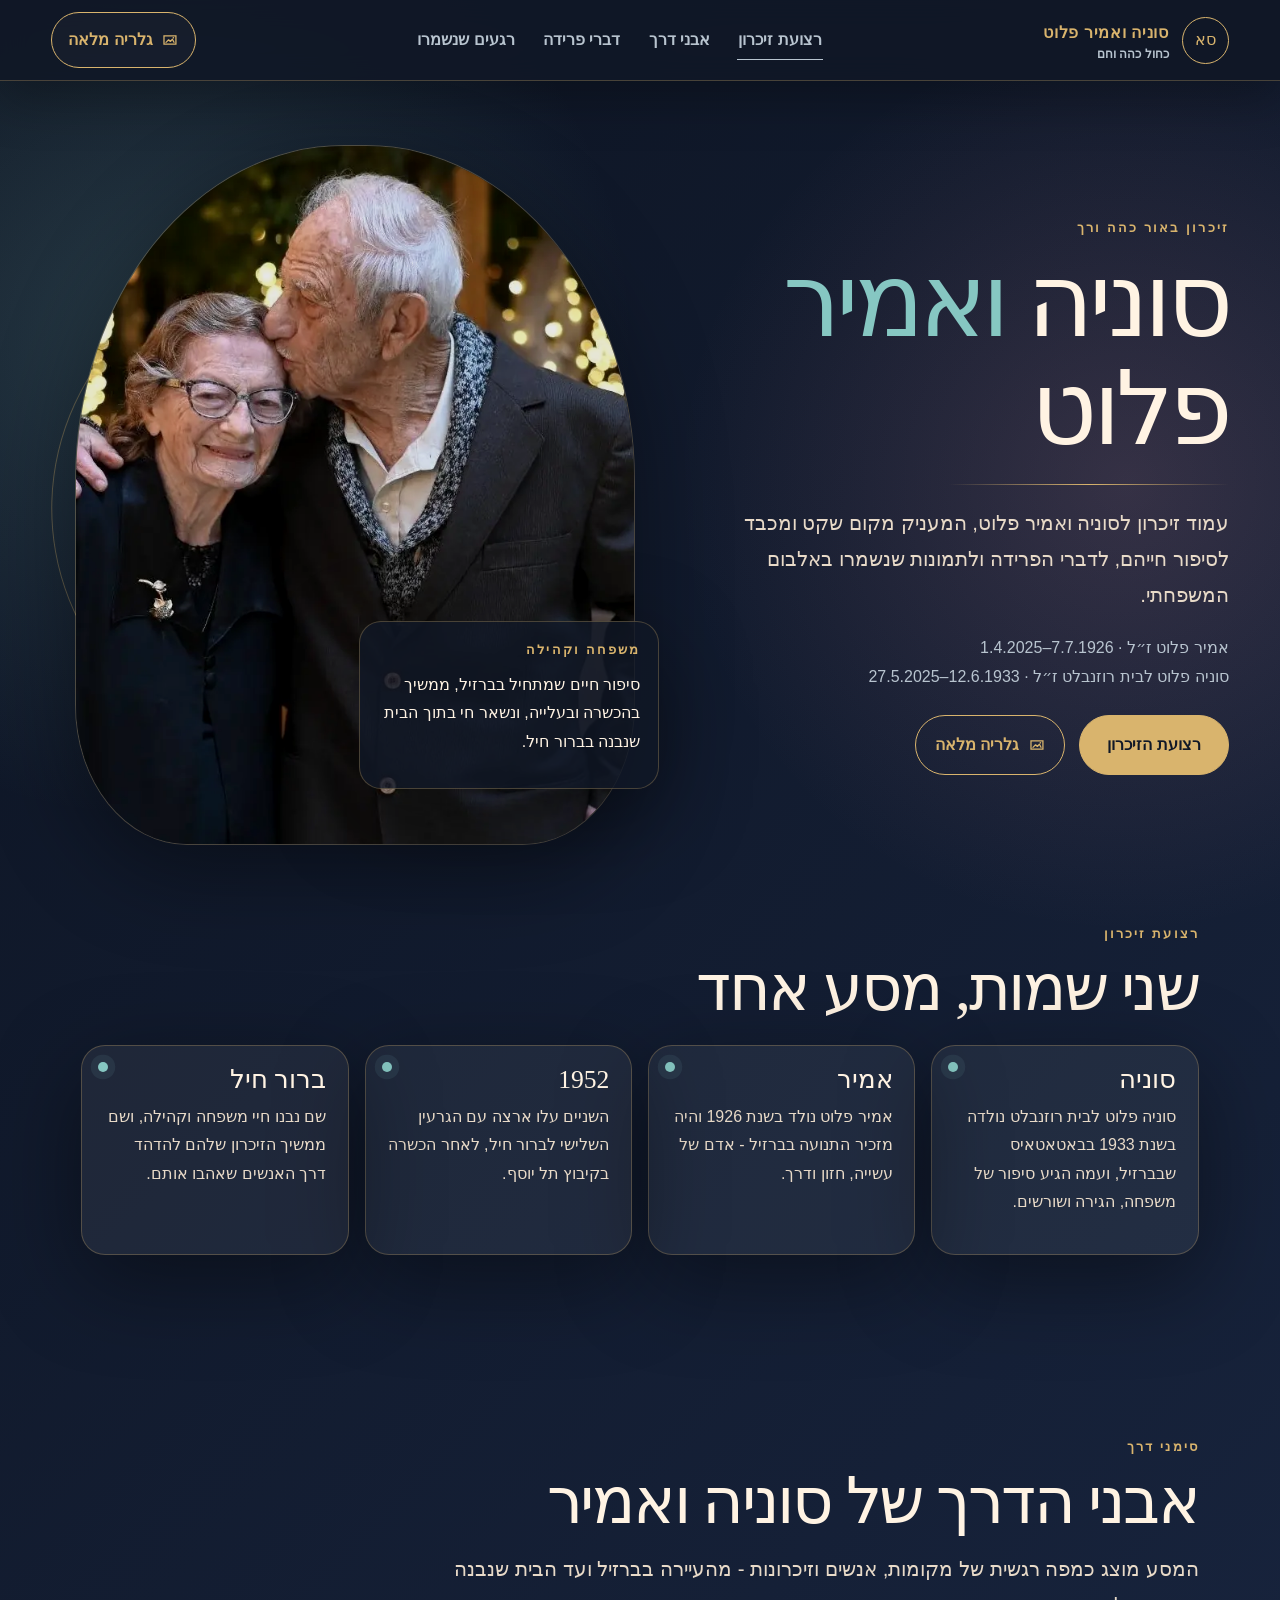
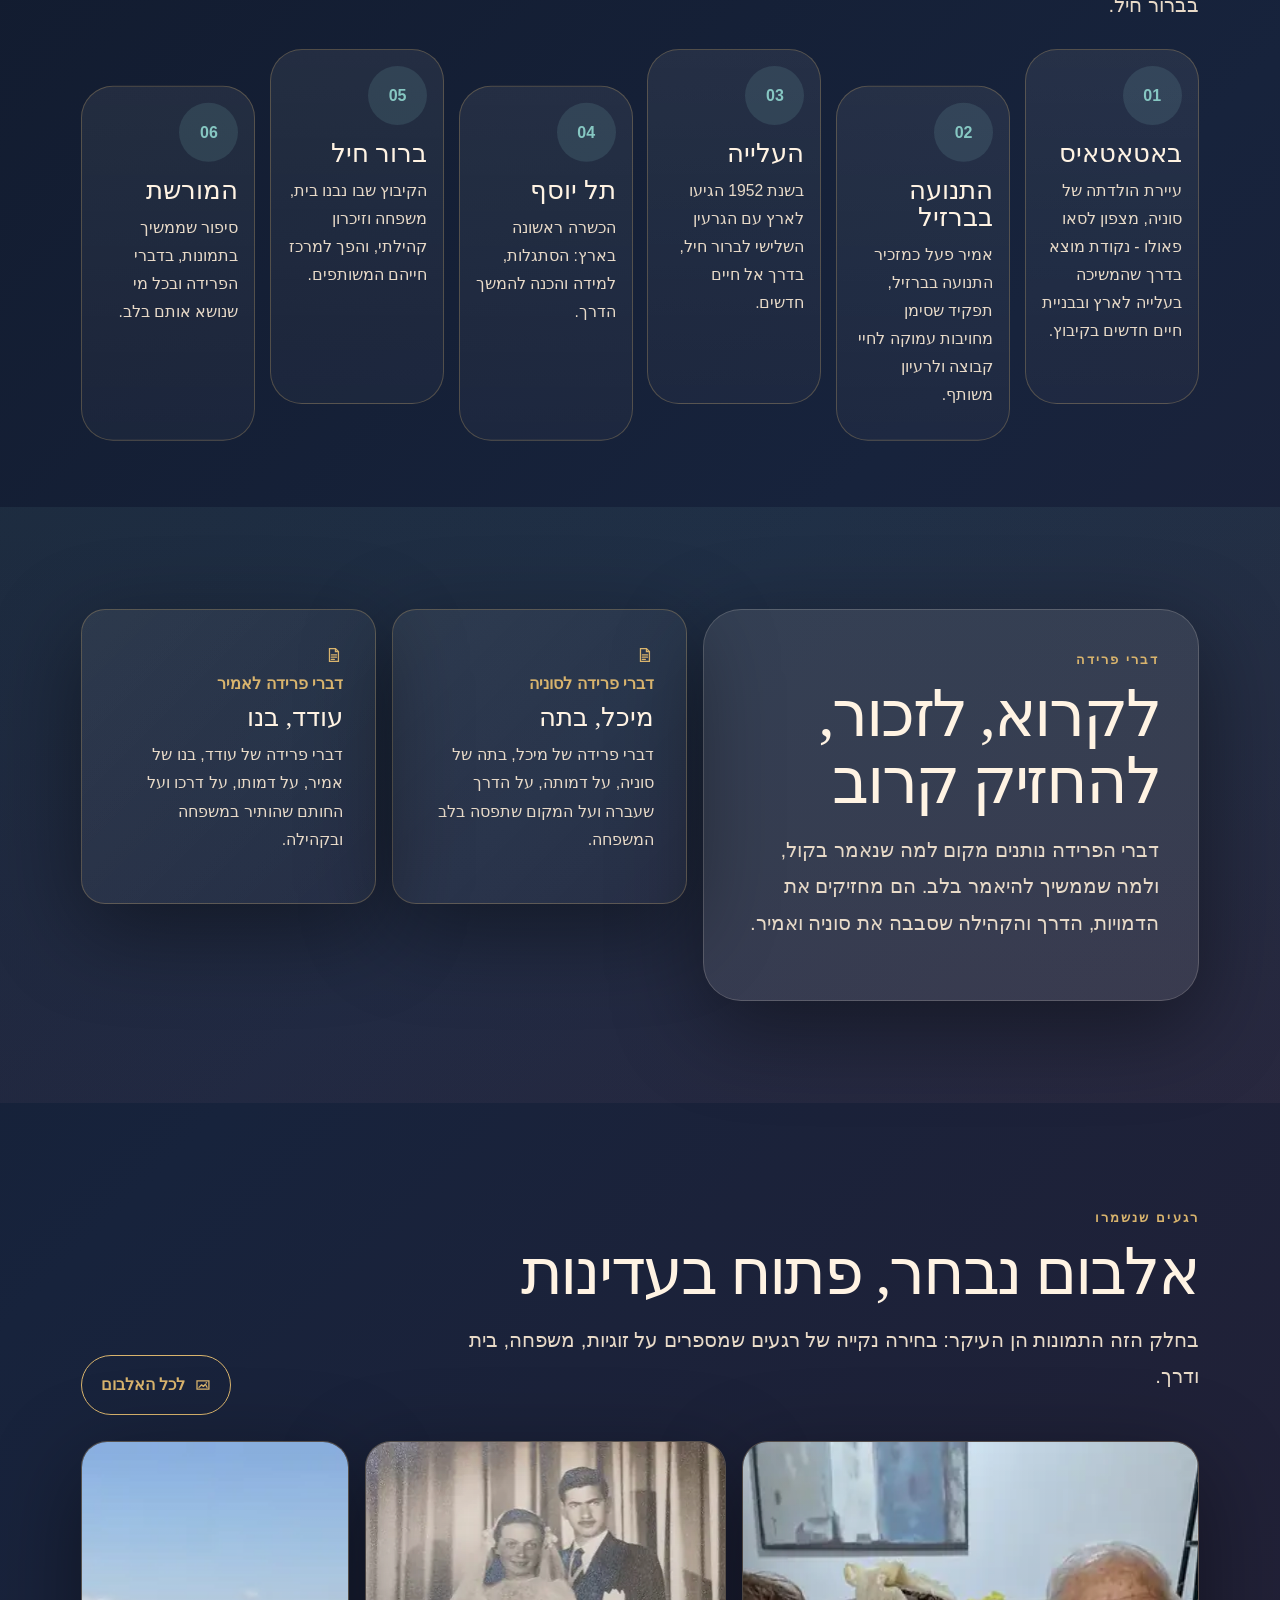
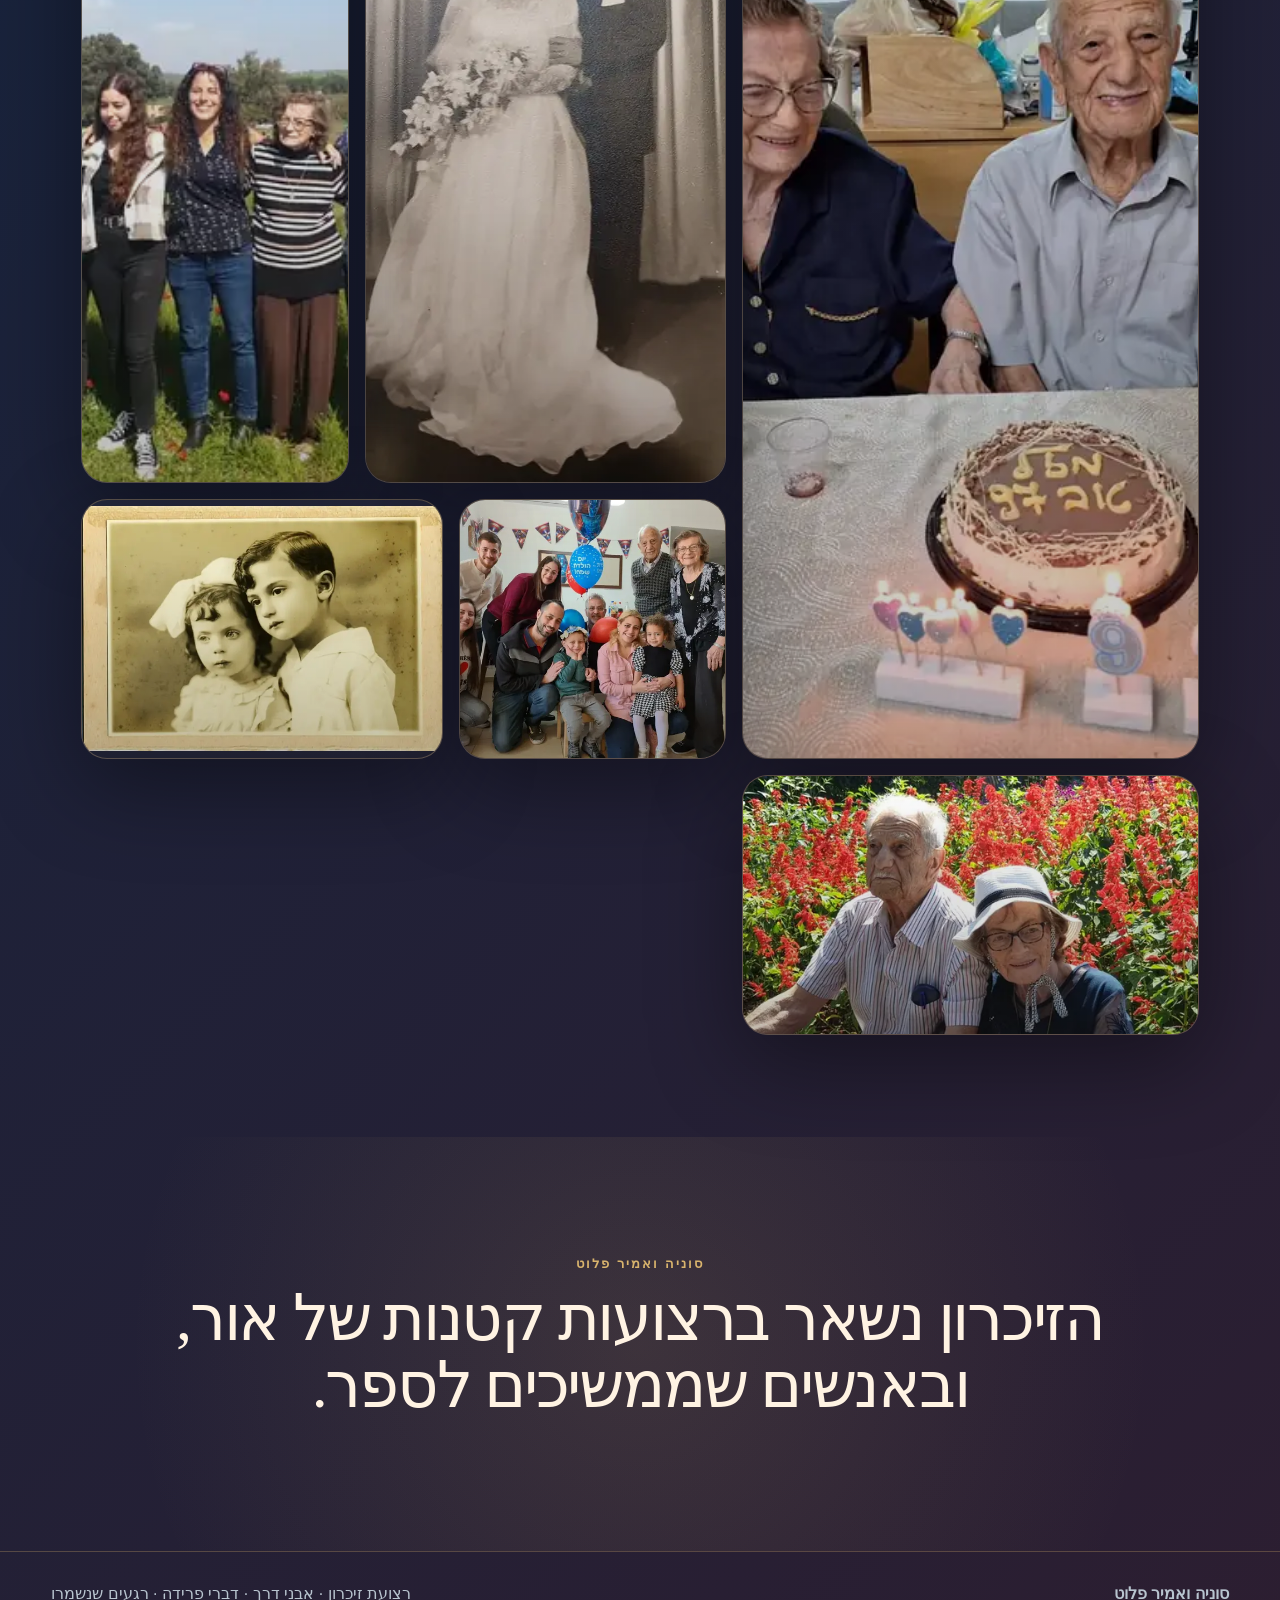
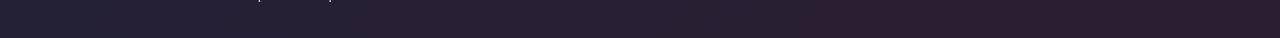
==== commit d2be9dd2: "Update index.html" ====
--- a/02-dark-warm/index.html
+++ b/02-dark-warm/index.html
@@ -14,9 +14,9 @@
 </header>
 <main id="main">
   <section class="warm-hero" aria-labelledby="warm-title"><div class="warm-hero-inner"><div class="warm-copy"><p class="eyebrow">זיכרון באור כהה ורך</p><h1 id="warm-title">סוניה <span>ואמיר</span> פלוט</h1><div class="gold-line" aria-hidden="true"></div><p class="lead">עמוד זיכרון לסוניה ואמיר פלוט, המעניק מקום שקט ומכבד לסיפור חייהם, לדברי הפרידה ולתמונות שנשמרו באלבום המשפחתי.</p><p class="muted">אמיר פלוט ז״ל · 7.7.1926–1.4.2025<br>סוניה פלוט לבית רוזנבלט ז״ל · 12.6.1933–27.5.2025</p><div class="btn-row"><a class="btn" href="#ribbon">רצועת הזיכרון</a><a class="btn secondary" href="gallery.html"><svg viewBox="0 0 24 24" aria-hidden="true" focusable="false"><path d="M4 6.5h16v11H4z" fill="none" stroke="currentColor" stroke-width="1.7"/><path d="m6.7 15.2 3.5-3.4 2.3 2.2 2.8-3 2.1 4.2" fill="none" stroke="currentColor" stroke-width="1.7" stroke-linecap="round" stroke-linejoin="round"/><circle cx="16.6" cy="9.2" r="1.1" fill="currentColor"/></svg> גלריה מלאה</a></div></div><div class="warm-art"><figure class="warm-portrait photo-cover" data-full="assets/shared-webp/photo-24.webp"><img src="assets/shared-webp/photo-24.webp" alt="סוניה ואמיר יחד באירוע משפחתי" loading="eager" decoding="async" width="1275" height="866"></figure><div class="warm-badge"><p class="eyebrow">משפחה וקהילה</p><p>סיפור חיים שמתחיל בברזיל, ממשיך בהכשרה ובעלייה, ונשאר חי בתוך הבית שנבנה בברור חיל.</p></div></div></div></section>
-  <section class="warm-ribbon" id="ribbon"><div class="container"><p class="eyebrow">רצועת זיכרון</p><h2>שני שמות, מסע אחד</h2><div class="constellation" style="margin-block-start:1.4rem"><article class="constellation-card"><h3>סוניה</h3><p>סוניה פלוט לבית רוזנבלט נולדה בשנת 1933 בבאטאטאיס שבברזיל, ועמה הגיע סיפור של משפחה, הגירה ושורשים.</p></article><article class="constellation-card"><h3>אמיר</h3><p>אמיר פלוט נולד בשנת 1926 והיה מזכיר התנועה בברזיל — אדם של עשייה, חזון ודרך.</p></article><article class="constellation-card"><h3>1952</h3><p>השניים עלו ארצה עם הגרעין השלישי לברור חיל, לאחר הכשרה בקיבוץ תל יוסף.</p></article><article class="constellation-card"><h3>ברור חיל</h3><p>שם נבנו חיי משפחה וקהילה, ושם ממשיך הזיכרון שלהם להדהד דרך האנשים שאהבו אותם.</p></article></div></div></section>
-  <section class="section" id="waypoints" aria-labelledby="warm-waypoints-title"><div class="container"><p class="eyebrow">סימני דרך</p><h2 id="warm-waypoints-title">אבני הדרך של סוניה ואמיר</h2><p class="lead">המסע מוצג כמפה רגשית של מקומות, אנשים וזיכרונות — מהעיירה בברזיל ועד הבית שנבנה בברור חיל.</p><div class="warm-waypoints" style="margin-block-start:1.6rem"><article class="warm-step"><time>01</time><h3>באטאטאיס</h3><p>עיירת הולדתה של סוניה, מצפון לסאו פאולו — נקודת מוצא בדרך שהמשיכה בעלייה לארץ ובבניית חיים חדשים בקיבוץ.</p></article><article class="warm-step"><time>02</time><h3>התנועה בברזיל</h3><p>אמיר פעל כמזכיר התנועה בברזיל, תפקיד שסימן מחויבות עמוקה לחיי קבוצה ולרעיון משותף.</p></article><article class="warm-step"><time>03</time><h3>העלייה</h3><p>בשנת 1952 הגיעו לארץ עם הגרעין השלישי לברור חיל, בדרך אל חיים חדשים.</p></article><article class="warm-step"><time>04</time><h3>תל יוסף</h3><p>הכשרה ראשונה בארץ: הסתגלות, למידה והכנה להמשך הדרך.</p></article><article class="warm-step"><time>05</time><h3>ברור חיל</h3><p>הקיבוץ שבו נבנו בית, משפחה וזיכרון קהילתי, והפך למרכז חייהם המשותפים.</p></article><article class="warm-step"><time>06</time><h3>המורשת</h3><p>סיפור שממשיך בתמונות, בדברי הפרידה ובכל מי שנושא אותם בלב.</p></article></div></div></section>
+  <section class="warm-ribbon" id="ribbon"><div class="container"><p class="eyebrow">רצועת זיכרון</p><h2>שני שמות, מסע אחד</h2><div class="constellation" style="margin-block-start:1.4rem"><article class="constellation-card"><h3>סוניה</h3><p>סוניה פלוט לבית רוזנבלט נולדה בשנת 1933 בבאטאטאיס שבברזיל, ועמה הגיע סיפור של משפחה, הגירה ושורשים.</p></article><article class="constellation-card"><h3>אמיר</h3><p>אמיר פלוט נולד בשנת 1926 והיה מזכיר התנועה בברזיל - אדם של עשייה, חזון ודרך.</p></article><article class="constellation-card"><h3>1952</h3><p>השניים עלו ארצה עם הגרעין השלישי לברור חיל, לאחר הכשרה בקיבוץ תל יוסף.</p></article><article class="constellation-card"><h3>ברור חיל</h3><p>שם נבנו חיי משפחה וקהילה, ושם ממשיך הזיכרון שלהם להדהד דרך האנשים שאהבו אותם.</p></article></div></div></section>
+  <section class="section" id="waypoints" aria-labelledby="warm-waypoints-title"><div class="container"><p class="eyebrow">סימני דרך</p><h2 id="warm-waypoints-title">אבני הדרך של סוניה ואמיר</h2><p class="lead">המסע מוצג כמפה רגשית של מקומות, אנשים וזיכרונות - מהעיירה בברזיל ועד הבית שנבנה בברור חיל.</p><div class="warm-waypoints" style="margin-block-start:1.6rem"><article class="warm-step"><time>01</time><h3>באטאטאיס</h3><p>עיירת הולדתה של סוניה, מצפון לסאו פאולו - נקודת מוצא בדרך שהמשיכה בעלייה לארץ ובבניית חיים חדשים בקיבוץ.</p></article><article class="warm-step"><time>02</time><h3>התנועה בברזיל</h3><p>אמיר פעל כמזכיר התנועה בברזיל, תפקיד שסימן מחויבות עמוקה לחיי קבוצה ולרעיון משותף.</p></article><article class="warm-step"><time>03</time><h3>העלייה</h3><p>בשנת 1952 הגיעו לארץ עם הגרעין השלישי לברור חיל, בדרך אל חיים חדשים.</p></article><article class="warm-step"><time>04</time><h3>תל יוסף</h3><p>הכשרה ראשונה בארץ: הסתגלות, למידה והכנה להמשך הדרך.</p></article><article class="warm-step"><time>05</time><h3>ברור חיל</h3><p>הקיבוץ שבו נבנו בית, משפחה וזיכרון קהילתי, והפך למרכז חייהם המשותפים.</p></article><article class="warm-step"><time>06</time><h3>המורשת</h3><p>סיפור שממשיך בתמונות, בדברי הפרידה ובכל מי שנושא אותם בלב.</p></article></div></div></section>
   <section class="section farewell-warm" id="farewell"><div class="container farewell-cards"><div class="letter-note"><p class="eyebrow">דברי פרידה</p><h2>לקרוא, לזכור, להחזיק קרוב</h2><p class="lead">דברי הפרידה נותנים מקום למה שנאמר בקול, ולמה שממשיך להיאמר בלב. הם מחזיקים את הדמויות, הדרך והקהילה שסבבה את סוניה ואמיר.</p></div><div class="doc-grid"><a class="doc-card" href="assets/docs/farewell-sonia.pdf" target="_blank" rel="noopener noreferrer"><span class="doc-ico"><svg viewBox="0 0 24 24" aria-hidden="true" focusable="false"><path d="M6 3.5h8l4 4v13H6z" fill="none" stroke="currentColor" stroke-width="1.7"/><path d="M14 3.5v4h4M8.5 12h7M8.5 15h7M8.5 18h4" fill="none" stroke="currentColor" stroke-width="1.7" stroke-linecap="round"/></svg></span><strong>דברי פרידה לסוניה</strong><h3>מיכל, בתה</h3><p>דברי פרידה של מיכל, בתה של סוניה, על דמותה, על הדרך שעברה ועל המקום שתפסה בלב המשפחה.</p></a><a class="doc-card" href="assets/docs/farewell-amir.pdf" target="_blank" rel="noopener noreferrer"><span class="doc-ico"><svg viewBox="0 0 24 24" aria-hidden="true" focusable="false"><path d="M6 3.5h8l4 4v13H6z" fill="none" stroke="currentColor" stroke-width="1.7"/><path d="M14 3.5v4h4M8.5 12h7M8.5 15h7M8.5 18h4" fill="none" stroke="currentColor" stroke-width="1.7" stroke-linecap="round"/></svg></span><strong>דברי פרידה לאמיר</strong><h3>עודד, בנו</h3><p>דברי פרידה של עודד, בנו של אמיר, על דמותו, על דרכו ועל החותם שהותיר במשפחה ובקהילה.</p></a></div></div></section>
   <section class="section" id="album"><div class="container"><div class="album-top"><div><p class="eyebrow">רגעים שנשמרו</p><h2>אלבום נבחר, פתוח בעדינות</h2><p class="lead">בחלק הזה התמונות הן העיקר: בחירה נקייה של רגעים שמספרים על זוגיות, משפחה, בית ודרך.</p></div><a class="btn secondary" href="gallery.html"><svg viewBox="0 0 24 24" aria-hidden="true" focusable="false"><path d="M4 6.5h16v11H4z" fill="none" stroke="currentColor" stroke-width="1.7"/><path d="m6.7 15.2 3.5-3.4 2.3 2.2 2.8-3 2.1 4.2" fill="none" stroke="currentColor" stroke-width="1.7" stroke-linecap="round" stroke-linejoin="round"/><circle cx="16.6" cy="9.2" r="1.1" fill="currentColor"/></svg> לכל האלבום</a></div><div class="warm-album" style="margin-block-start:1.6rem"><figure class="a photo-frame photo-cover" data-full="assets/shared-webp/photo-13.webp"><img src="assets/thumbs-webp/photo-13.webp" alt="סוניה ואמיר בחגיגה משפחתית" loading="lazy" decoding="async" width="640" height="640"></figure><figure class="b photo-frame photo-contain" data-full="assets/shared-webp/photo-14.webp"><img src="assets/thumbs-webp/photo-14.webp" alt="תמונת חתונה של סוניה ואמיר" loading="lazy" decoding="async" width="360" height="640"></figure><figure class="c photo-frame photo-cover" data-full="assets/shared-webp/photo-16.webp"><img src="assets/thumbs-webp/photo-16.webp" alt="משפחה בדרך משותפת" loading="lazy" decoding="async" width="640" height="360"></figure><figure class="d photo-frame photo-cover" data-full="assets/shared-webp/photo-11.webp"><img src="assets/thumbs-webp/photo-11.webp" alt="מפגש משפחתי רחב" loading="lazy" decoding="async" width="640" height="480"></figure><figure class="e photo-frame photo-contain" data-full="assets/shared-webp/photo-20.webp"><img src="assets/thumbs-webp/photo-20.webp" alt="תמונת ילדים משפחתית ישנה" loading="lazy" decoding="async" width="640" height="435"></figure><figure class="f photo-frame photo-cover" data-full="assets/shared-webp/photo-10.webp"><img src="assets/thumbs-webp/photo-10.webp" alt="סוניה ואמיר בטיול בין פרחים" loading="lazy" decoding="async" width="640" height="311"></figure></div></div></section>
   <section class="warm-closing"><div class="container"><p class="eyebrow">סוניה ואמיר פלוט</p><h2>הזיכרון נשאר ברצועות קטנות של אור, ובאנשים שממשיכים לספר.</h2></div></section>
-</main><footer class="footer"><div class="footer-inner"><strong>סוניה ואמיר פלוט</strong><span>רצועת זיכרון · אבני דרך · דברי פרידה · רגעים שנשמרו</span></div></footer><div class="lightbox" data-lightbox aria-label="תצוגת תמונה מוגדלת"><button class="lightbox-close" type="button" data-lightbox-close aria-label="סגירת תמונה"><svg viewBox="0 0 24 24" fill="none" aria-hidden="true"><path d="M6 6l12 12M18 6 6 18" stroke="currentColor" stroke-width="2" stroke-linecap="round"/></svg></button><img data-lightbox-img alt="תמונה מוגדלת מתוך האלבום"></div></div></body></html>+</main><footer class="footer"><div class="footer-inner"><strong>סוניה ואמיר פלוט</strong><span>רצועת זיכרון · אבני דרך · דברי פרידה · רגעים שנשמרו</span></div></footer><div class="lightbox" data-lightbox aria-label="תצוגת תמונה מוגדלת"><button class="lightbox-close" type="button" data-lightbox-close aria-label="סגירת תמונה"><svg viewBox="0 0 24 24" fill="none" aria-hidden="true"><path d="M6 6l12 12M18 6 6 18" stroke="currentColor" stroke-width="2" stroke-linecap="round"/></svg></button><img data-lightbox-img alt="תמונה מוגדלת מתוך האלבום"></div></div></body></html>
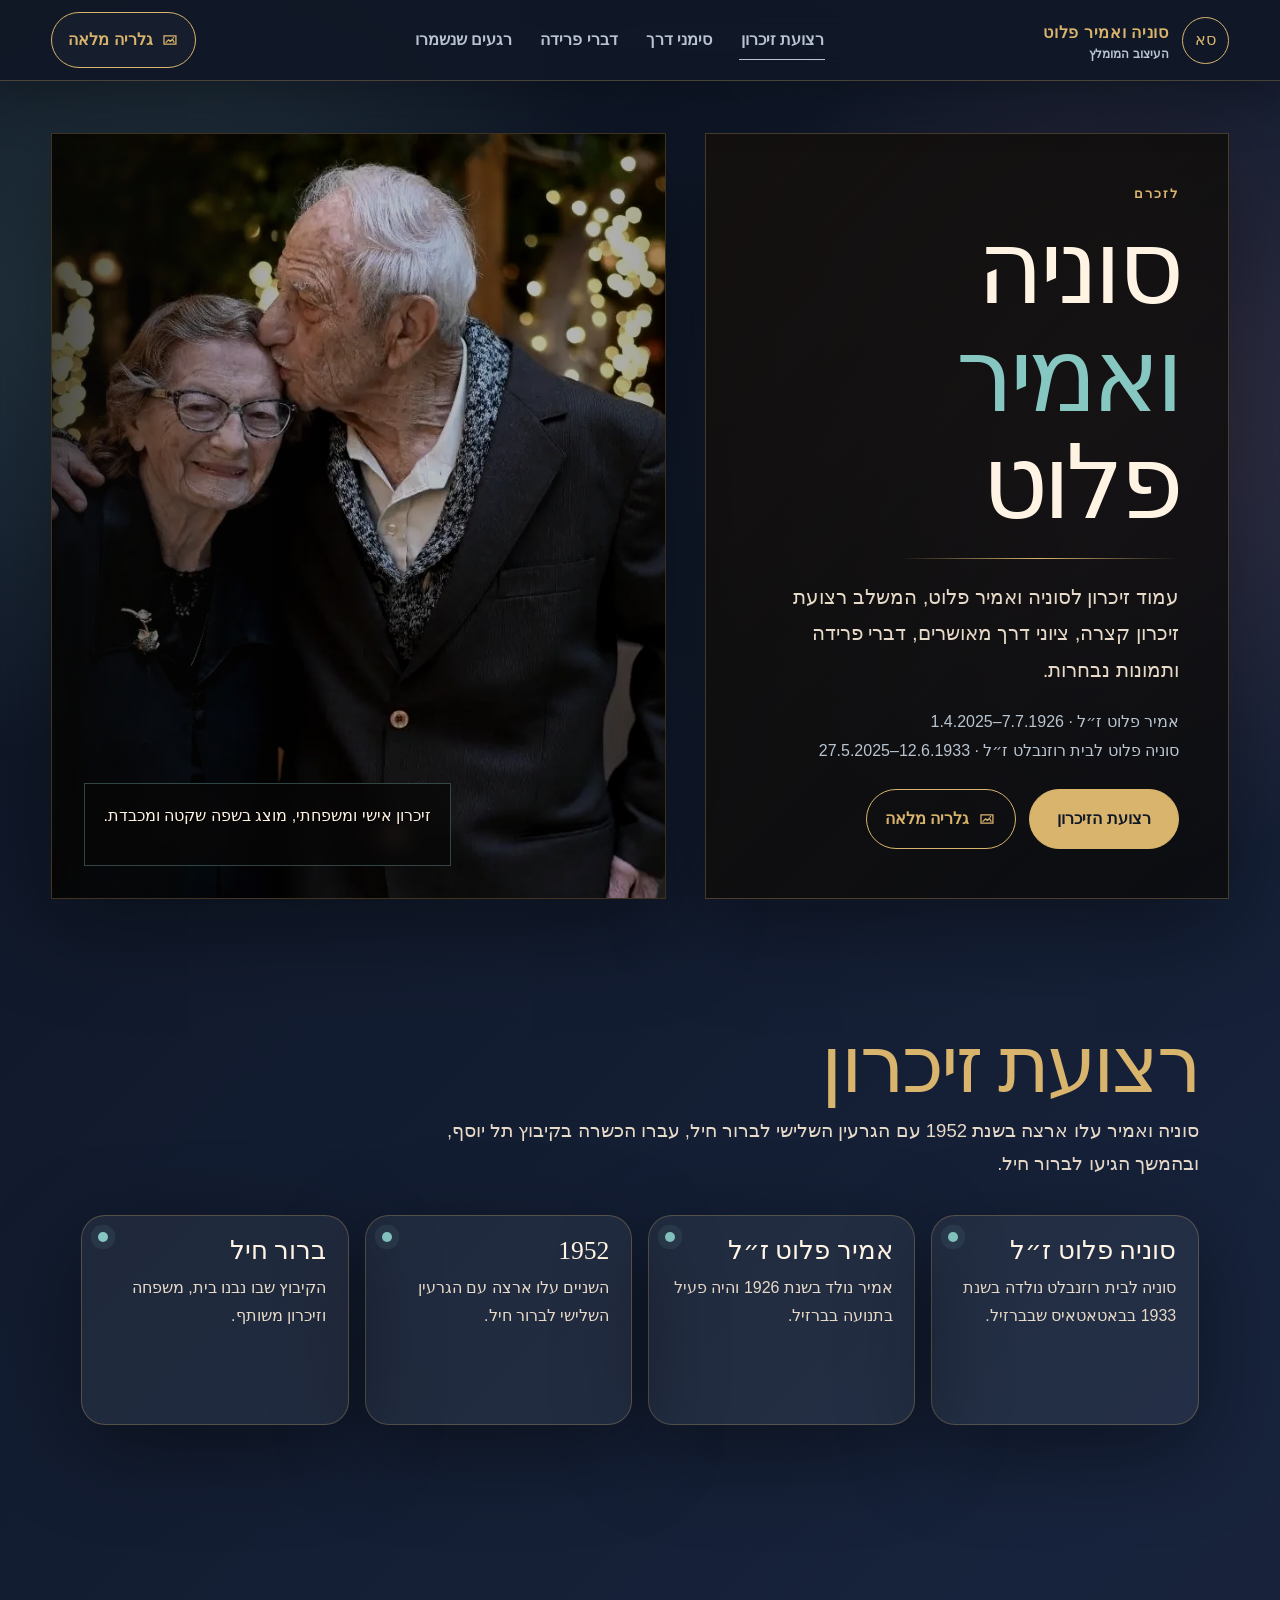
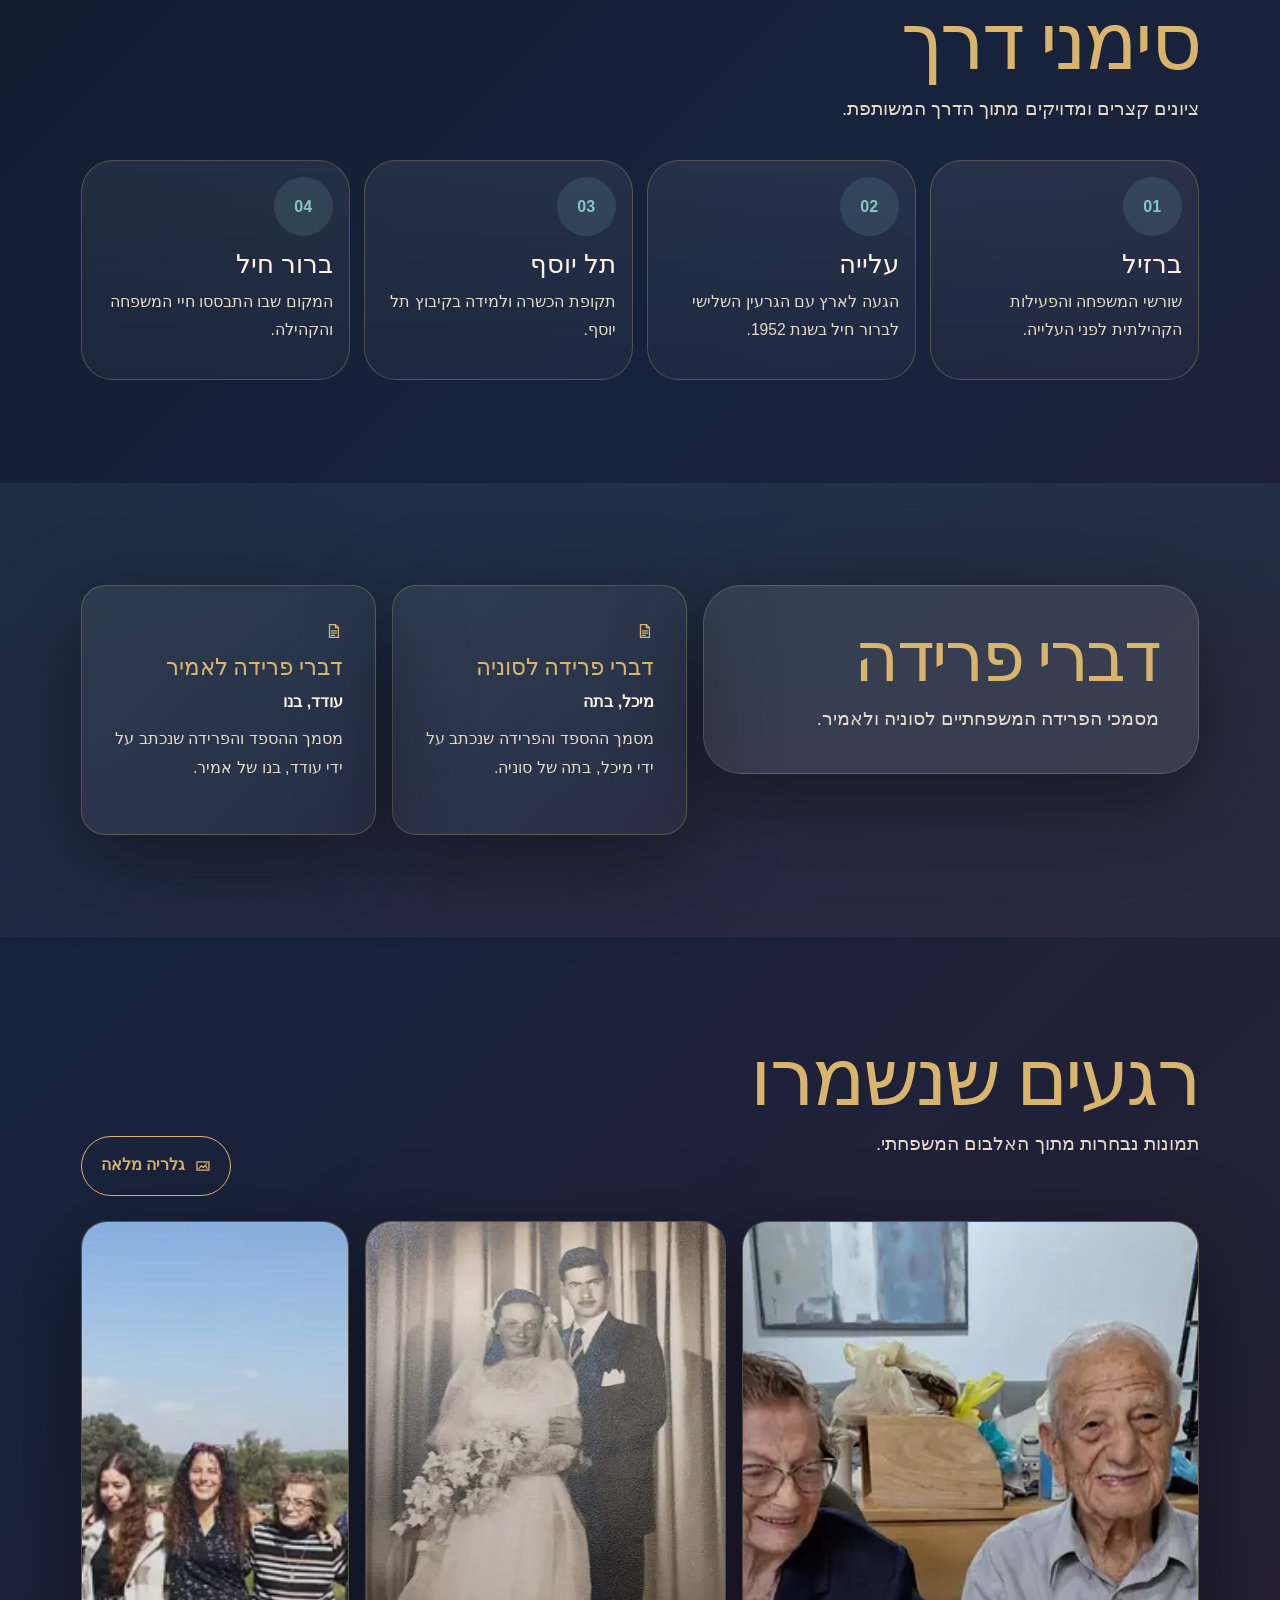
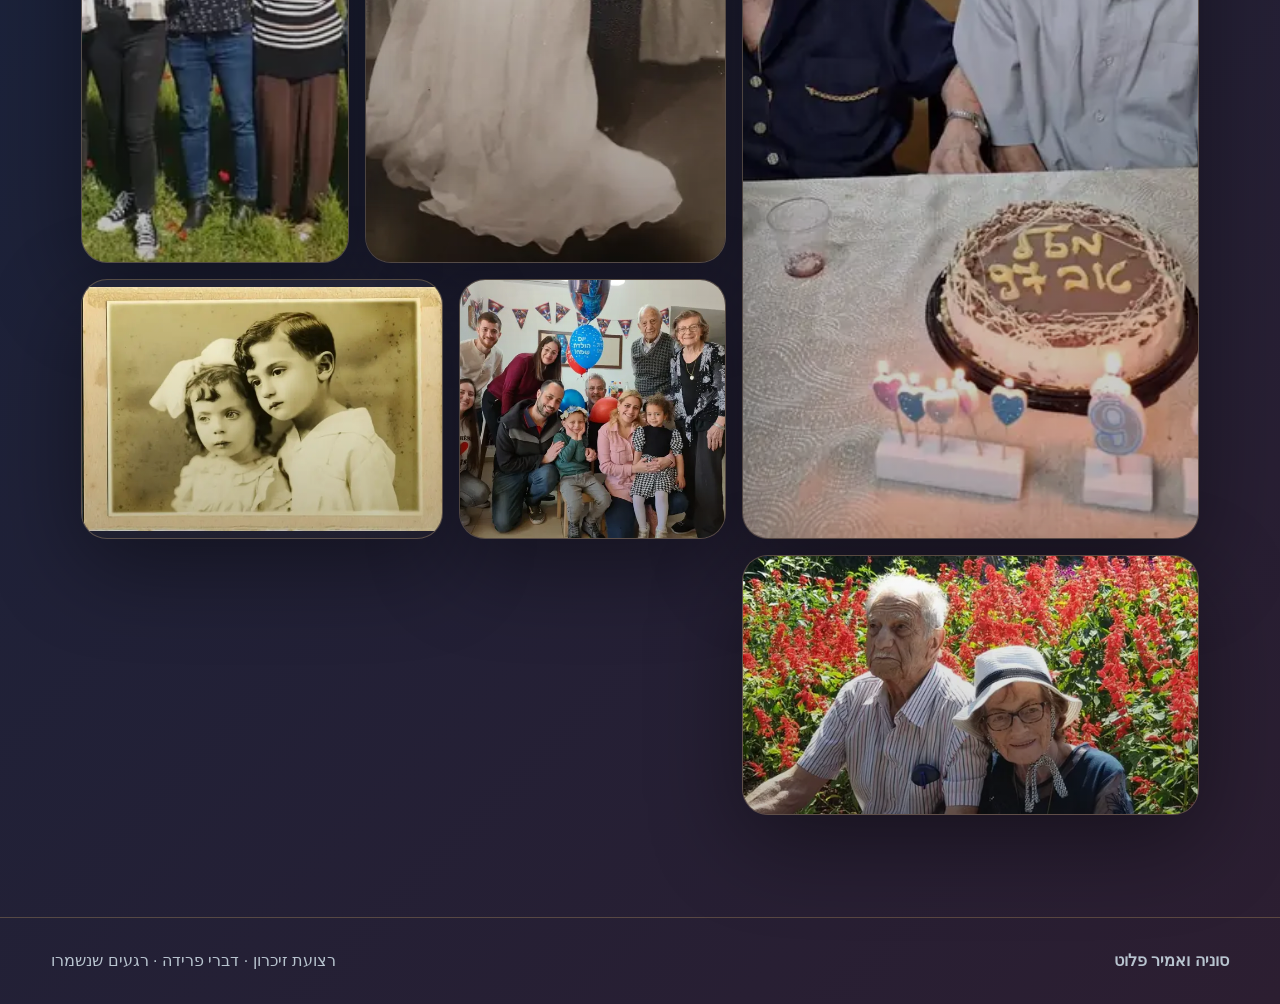
==== commit 0d4326c6: "Add files via upload" ====
--- a/02-dark-warm/index.html
+++ b/02-dark-warm/index.html
@@ -1,22 +1,53 @@
-<!doctype html><html lang="he" dir="rtl"><head><meta charset="utf-8"><meta name="viewport" content="width=device-width, initial-scale=1"><title>סוניה ואמיר פלוט | כהה כחול חם</title><meta name="description" content="עמוד זיכרון כהה בכחול עמוק לסוניה ואמיר פלוט: רצועת זיכרון, סימני דרך, דברי פרידה ורגעים שנשמרו."><link rel="stylesheet" href="assets/css/site.css"><script src="assets/js/site.js" defer></script></head><body class="theme-warm"><div class="site-shell"><a class="skip-link" href="#main">דילוג לתוכן המרכזי</a>
+<!doctype html>
+<html lang="he" dir="rtl">
+<head><meta charset="utf-8"><meta name="viewport" content="width=device-width, initial-scale=1"><link rel="stylesheet" href="assets/css/site.css"><script src="assets/js/site.js" defer></script><title>סוניה ואמיר פלוט | עיצוב כהה חם</title><meta name="description" content="עמוד זיכרון כהה בגווני כחול ושזיף לסוניה ואמיר פלוט."></head>
+<body class="theme-warm"><div class="site-shell">
+<a class="skip-link" href="#main">דילוג לתוכן המרכזי</a>
 <header class="site-header">
   <a class="brand" href="index.html" aria-label="דף הבית">
     <span class="brand-mark">סא</span>
-    <span>סוניה ואמיר פלוט<small>כחול כהה וחם</small></span>
+    <span>סוניה ואמיר פלוט<small>העיצוב המומלץ</small></span>
   </a>
   <nav class="site-nav" aria-label="ניווט ראשי">
     <a class="is-active" href="index.html#ribbon">רצועת זיכרון</a>
-    <a href="index.html#waypoints">אבני דרך</a>
+    <a href="index.html#waypoints">סימני דרך</a>
     <a href="index.html#farewell">דברי פרידה</a>
     <a href="index.html#album">רגעים שנשמרו</a>
   </nav>
   <a class="header-cta" href="gallery.html"><svg viewBox="0 0 24 24" aria-hidden="true" focusable="false"><path d="M4 6.5h16v11H4z" fill="none" stroke="currentColor" stroke-width="1.7"/><path d="m6.7 15.2 3.5-3.4 2.3 2.2 2.8-3 2.1 4.2" fill="none" stroke="currentColor" stroke-width="1.7" stroke-linecap="round" stroke-linejoin="round"/><circle cx="16.6" cy="9.2" r="1.1" fill="currentColor"/></svg> גלריה מלאה</a>
 </header>
-<main id="main">
-  <section class="warm-hero" aria-labelledby="warm-title"><div class="warm-hero-inner"><div class="warm-copy"><p class="eyebrow">זיכרון באור כהה ורך</p><h1 id="warm-title">סוניה <span>ואמיר</span> פלוט</h1><div class="gold-line" aria-hidden="true"></div><p class="lead">עמוד זיכרון לסוניה ואמיר פלוט, המעניק מקום שקט ומכבד לסיפור חייהם, לדברי הפרידה ולתמונות שנשמרו באלבום המשפחתי.</p><p class="muted">אמיר פלוט ז״ל · 7.7.1926–1.4.2025<br>סוניה פלוט לבית רוזנבלט ז״ל · 12.6.1933–27.5.2025</p><div class="btn-row"><a class="btn" href="#ribbon">רצועת הזיכרון</a><a class="btn secondary" href="gallery.html"><svg viewBox="0 0 24 24" aria-hidden="true" focusable="false"><path d="M4 6.5h16v11H4z" fill="none" stroke="currentColor" stroke-width="1.7"/><path d="m6.7 15.2 3.5-3.4 2.3 2.2 2.8-3 2.1 4.2" fill="none" stroke="currentColor" stroke-width="1.7" stroke-linecap="round" stroke-linejoin="round"/><circle cx="16.6" cy="9.2" r="1.1" fill="currentColor"/></svg> גלריה מלאה</a></div></div><div class="warm-art"><figure class="warm-portrait photo-cover" data-full="assets/shared-webp/photo-24.webp"><img src="assets/shared-webp/photo-24.webp" alt="סוניה ואמיר יחד באירוע משפחתי" loading="eager" decoding="async" width="1275" height="866"></figure><div class="warm-badge"><p class="eyebrow">משפחה וקהילה</p><p>סיפור חיים שמתחיל בברזיל, ממשיך בהכשרה ובעלייה, ונשאר חי בתוך הבית שנבנה בברור חיל.</p></div></div></div></section>
-  <section class="warm-ribbon" id="ribbon"><div class="container"><p class="eyebrow">רצועת זיכרון</p><h2>שני שמות, מסע אחד</h2><div class="constellation" style="margin-block-start:1.4rem"><article class="constellation-card"><h3>סוניה</h3><p>סוניה פלוט לבית רוזנבלט נולדה בשנת 1933 בבאטאטאיס שבברזיל, ועמה הגיע סיפור של משפחה, הגירה ושורשים.</p></article><article class="constellation-card"><h3>אמיר</h3><p>אמיר פלוט נולד בשנת 1926 והיה מזכיר התנועה בברזיל - אדם של עשייה, חזון ודרך.</p></article><article class="constellation-card"><h3>1952</h3><p>השניים עלו ארצה עם הגרעין השלישי לברור חיל, לאחר הכשרה בקיבוץ תל יוסף.</p></article><article class="constellation-card"><h3>ברור חיל</h3><p>שם נבנו חיי משפחה וקהילה, ושם ממשיך הזיכרון שלהם להדהד דרך האנשים שאהבו אותם.</p></article></div></div></section>
-  <section class="section" id="waypoints" aria-labelledby="warm-waypoints-title"><div class="container"><p class="eyebrow">סימני דרך</p><h2 id="warm-waypoints-title">אבני הדרך של סוניה ואמיר</h2><p class="lead">המסע מוצג כמפה רגשית של מקומות, אנשים וזיכרונות - מהעיירה בברזיל ועד הבית שנבנה בברור חיל.</p><div class="warm-waypoints" style="margin-block-start:1.6rem"><article class="warm-step"><time>01</time><h3>באטאטאיס</h3><p>עיירת הולדתה של סוניה, מצפון לסאו פאולו - נקודת מוצא בדרך שהמשיכה בעלייה לארץ ובבניית חיים חדשים בקיבוץ.</p></article><article class="warm-step"><time>02</time><h3>התנועה בברזיל</h3><p>אמיר פעל כמזכיר התנועה בברזיל, תפקיד שסימן מחויבות עמוקה לחיי קבוצה ולרעיון משותף.</p></article><article class="warm-step"><time>03</time><h3>העלייה</h3><p>בשנת 1952 הגיעו לארץ עם הגרעין השלישי לברור חיל, בדרך אל חיים חדשים.</p></article><article class="warm-step"><time>04</time><h3>תל יוסף</h3><p>הכשרה ראשונה בארץ: הסתגלות, למידה והכנה להמשך הדרך.</p></article><article class="warm-step"><time>05</time><h3>ברור חיל</h3><p>הקיבוץ שבו נבנו בית, משפחה וזיכרון קהילתי, והפך למרכז חייהם המשותפים.</p></article><article class="warm-step"><time>06</time><h3>המורשת</h3><p>סיפור שממשיך בתמונות, בדברי הפרידה ובכל מי שנושא אותם בלב.</p></article></div></div></section>
-  <section class="section farewell-warm" id="farewell"><div class="container farewell-cards"><div class="letter-note"><p class="eyebrow">דברי פרידה</p><h2>לקרוא, לזכור, להחזיק קרוב</h2><p class="lead">דברי הפרידה נותנים מקום למה שנאמר בקול, ולמה שממשיך להיאמר בלב. הם מחזיקים את הדמויות, הדרך והקהילה שסבבה את סוניה ואמיר.</p></div><div class="doc-grid"><a class="doc-card" href="assets/docs/farewell-sonia.pdf" target="_blank" rel="noopener noreferrer"><span class="doc-ico"><svg viewBox="0 0 24 24" aria-hidden="true" focusable="false"><path d="M6 3.5h8l4 4v13H6z" fill="none" stroke="currentColor" stroke-width="1.7"/><path d="M14 3.5v4h4M8.5 12h7M8.5 15h7M8.5 18h4" fill="none" stroke="currentColor" stroke-width="1.7" stroke-linecap="round"/></svg></span><strong>דברי פרידה לסוניה</strong><h3>מיכל, בתה</h3><p>דברי פרידה של מיכל, בתה של סוניה, על דמותה, על הדרך שעברה ועל המקום שתפסה בלב המשפחה.</p></a><a class="doc-card" href="assets/docs/farewell-amir.pdf" target="_blank" rel="noopener noreferrer"><span class="doc-ico"><svg viewBox="0 0 24 24" aria-hidden="true" focusable="false"><path d="M6 3.5h8l4 4v13H6z" fill="none" stroke="currentColor" stroke-width="1.7"/><path d="M14 3.5v4h4M8.5 12h7M8.5 15h7M8.5 18h4" fill="none" stroke="currentColor" stroke-width="1.7" stroke-linecap="round"/></svg></span><strong>דברי פרידה לאמיר</strong><h3>עודד, בנו</h3><p>דברי פרידה של עודד, בנו של אמיר, על דמותו, על דרכו ועל החותם שהותיר במשפחה ובקהילה.</p></a></div></div></section>
-  <section class="section" id="album"><div class="container"><div class="album-top"><div><p class="eyebrow">רגעים שנשמרו</p><h2>אלבום נבחר, פתוח בעדינות</h2><p class="lead">בחלק הזה התמונות הן העיקר: בחירה נקייה של רגעים שמספרים על זוגיות, משפחה, בית ודרך.</p></div><a class="btn secondary" href="gallery.html"><svg viewBox="0 0 24 24" aria-hidden="true" focusable="false"><path d="M4 6.5h16v11H4z" fill="none" stroke="currentColor" stroke-width="1.7"/><path d="m6.7 15.2 3.5-3.4 2.3 2.2 2.8-3 2.1 4.2" fill="none" stroke="currentColor" stroke-width="1.7" stroke-linecap="round" stroke-linejoin="round"/><circle cx="16.6" cy="9.2" r="1.1" fill="currentColor"/></svg> לכל האלבום</a></div><div class="warm-album" style="margin-block-start:1.6rem"><figure class="a photo-frame photo-cover" data-full="assets/shared-webp/photo-13.webp"><img src="assets/thumbs-webp/photo-13.webp" alt="סוניה ואמיר בחגיגה משפחתית" loading="lazy" decoding="async" width="640" height="640"></figure><figure class="b photo-frame photo-contain" data-full="assets/shared-webp/photo-14.webp"><img src="assets/thumbs-webp/photo-14.webp" alt="תמונת חתונה של סוניה ואמיר" loading="lazy" decoding="async" width="360" height="640"></figure><figure class="c photo-frame photo-cover" data-full="assets/shared-webp/photo-16.webp"><img src="assets/thumbs-webp/photo-16.webp" alt="משפחה בדרך משותפת" loading="lazy" decoding="async" width="640" height="360"></figure><figure class="d photo-frame photo-cover" data-full="assets/shared-webp/photo-11.webp"><img src="assets/thumbs-webp/photo-11.webp" alt="מפגש משפחתי רחב" loading="lazy" decoding="async" width="640" height="480"></figure><figure class="e photo-frame photo-contain" data-full="assets/shared-webp/photo-20.webp"><img src="assets/thumbs-webp/photo-20.webp" alt="תמונת ילדים משפחתית ישנה" loading="lazy" decoding="async" width="640" height="435"></figure><figure class="f photo-frame photo-cover" data-full="assets/shared-webp/photo-10.webp"><img src="assets/thumbs-webp/photo-10.webp" alt="סוניה ואמיר בטיול בין פרחים" loading="lazy" decoding="async" width="640" height="311"></figure></div></div></section>
-  <section class="warm-closing"><div class="container"><p class="eyebrow">סוניה ואמיר פלוט</p><h2>הזיכרון נשאר ברצועות קטנות של אור, ובאנשים שממשיכים לספר.</h2></div></section>
-</main><footer class="footer"><div class="footer-inner"><strong>סוניה ואמיר פלוט</strong><span>רצועת זיכרון · אבני דרך · דברי פרידה · רגעים שנשמרו</span></div></footer><div class="lightbox" data-lightbox aria-label="תצוגת תמונה מוגדלת"><button class="lightbox-close" type="button" data-lightbox-close aria-label="סגירת תמונה"><svg viewBox="0 0 24 24" fill="none" aria-hidden="true"><path d="M6 6l12 12M18 6 6 18" stroke="currentColor" stroke-width="2" stroke-linecap="round"/></svg></button><img data-lightbox-img alt="תמונה מוגדלת מתוך האלבום"></div></div></body></html>
+<main id="main" tabindex="-1">
+
+  <section class="museum-hero warm-first" aria-labelledby="warm-title">
+    <div class="museum-copy">
+      <p class="eyebrow">לזכרם</p>
+      <h1 id="warm-title">סוניה <span>ואמיר</span> פלוט</h1>
+      <div class="gold-line" aria-hidden="true"></div>
+      <p class="lead">עמוד זיכרון לסוניה ואמיר פלוט, המשלב רצועת זיכרון קצרה, ציוני דרך מאושרים, דברי פרידה ותמונות נבחרות.</p>
+      <p class="muted">אמיר פלוט ז״ל · 7.7.1926–1.4.2025<br>סוניה פלוט לבית רוזנבלט ז״ל · 12.6.1933–27.5.2025</p>
+      <div class="btn-row"><a class="btn" href="#ribbon">רצועת הזיכרון</a><a class="btn secondary" href="gallery.html"><svg viewBox="0 0 24 24" aria-hidden="true" focusable="false"><path d="M4 6.5h16v11H4z" fill="none" stroke="currentColor" stroke-width="1.7"/><path d="m6.7 15.2 3.5-3.4 2.3 2.2 2.8-3 2.1 4.2" fill="none" stroke="currentColor" stroke-width="1.7" stroke-linecap="round" stroke-linejoin="round"/><circle cx="16.6" cy="9.2" r="1.1" fill="currentColor"/></svg> גלריה מלאה</a></div>
+    </div>
+    <div class="museum-cover warm-cover">
+      <figure class="photo-cover" data-full="assets/shared-webp/photo-24.webp"><img src="assets/shared-webp/photo-24.webp" alt="סוניה ואמיר יחד באירוע משפחתי" loading="eager" decoding="async" width="1275" height="866"></figure>
+      <div class="museum-plaque"><p>זיכרון אישי ומשפחתי, מוצג בשפה שקטה ומכבדת.</p></div>
+    </div>
+  </section>
+  <section class="warm-ribbon" id="ribbon" aria-labelledby="ribbon-title"><div class="container"><header class="section-heading"><h2 class="section-title" id="ribbon-title">רצועת זיכרון</h2><p class="section-note">סוניה ואמיר עלו ארצה בשנת 1952 עם הגרעין השלישי לברור חיל, עברו הכשרה בקיבוץ תל יוסף, ובהמשך הגיעו לברור חיל.</p></header><div class="constellation" style="margin-block-start:1.4rem"><article class="constellation-card"><h3>סוניה פלוט ז״ל</h3><p>סוניה לבית רוזנבלט נולדה בשנת 1933 בבאטאטאיס שבברזיל.</p></article><article class="constellation-card"><h3>אמיר פלוט ז״ל</h3><p>אמיר נולד בשנת 1926 והיה פעיל בתנועה בברזיל.</p></article><article class="constellation-card"><h3>1952</h3><p>השניים עלו ארצה עם הגרעין השלישי לברור חיל.</p></article><article class="constellation-card"><h3>ברור חיל</h3><p>הקיבוץ שבו נבנו בית, משפחה וזיכרון משותף.</p></article></div></div></section>
+  <section class="section" id="waypoints" aria-labelledby="warm-waypoints-title"><div class="container"><header class="section-heading"><h2 class="section-title" id="warm-waypoints-title">סימני דרך</h2><p class="section-note">ציונים קצרים ומדויקים מתוך הדרך המשותפת.</p></header><div class="warm-waypoints" style="margin-block-start:1.6rem"><article class="warm-step"><time>01</time><h3>ברזיל</h3><p>שורשי המשפחה והפעילות הקהילתית לפני העלייה.</p></article><article class="warm-step"><time>02</time><h3>עלייה</h3><p>הגעה לארץ עם הגרעין השלישי לברור חיל בשנת 1952.</p></article><article class="warm-step"><time>03</time><h3>תל יוסף</h3><p>תקופת הכשרה ולמידה בקיבוץ תל יוסף.</p></article><article class="warm-step"><time>04</time><h3>ברור חיל</h3><p>המקום שבו התבססו חיי המשפחה והקהילה.</p></article></div></div></section>
+  <section class="section farewell-warm" id="farewell"><div class="container farewell-cards"><div class="letter-note section-heading"><h2 class="section-title">דברי פרידה</h2><p class="section-note">מסמכי הפרידה המשפחתיים לסוניה ולאמיר.</p></div><div class="doc-grid">
+  <a class="doc-card" href="assets/docs/farewell-sonia.pdf" target="_blank" rel="noopener noreferrer">
+    <span class="doc-ico"><svg viewBox="0 0 24 24" aria-hidden="true" focusable="false"><path d="M6 3.5h8l4 4v13H6z" fill="none" stroke="currentColor" stroke-width="1.7"/><path d="M14 3.5v4h4M8.5 12h7M8.5 15h7M8.5 18h4" fill="none" stroke="currentColor" stroke-width="1.7" stroke-linecap="round"/></svg></span>
+    <strong>דברי פרידה לסוניה</strong>
+    <h3>מיכל, בתה</h3>
+    <p>מסמך ההספד והפרידה שנכתב על ידי מיכל, בתה של סוניה.</p>
+  </a>
+  <a class="doc-card" href="assets/docs/farewell-amir.pdf" target="_blank" rel="noopener noreferrer">
+    <span class="doc-ico"><svg viewBox="0 0 24 24" aria-hidden="true" focusable="false"><path d="M6 3.5h8l4 4v13H6z" fill="none" stroke="currentColor" stroke-width="1.7"/><path d="M14 3.5v4h4M8.5 12h7M8.5 15h7M8.5 18h4" fill="none" stroke="currentColor" stroke-width="1.7" stroke-linecap="round"/></svg></span>
+    <strong>דברי פרידה לאמיר</strong>
+    <h3>עודד, בנו</h3>
+    <p>מסמך ההספד והפרידה שנכתב על ידי עודד, בנו של אמיר.</p>
+  </a>
+</div></div></section>
+  <section class="section" id="album"><div class="container"><div class="album-top"><div class="section-heading"><h2 class="section-title">רגעים שנשמרו</h2><p class="section-note">תמונות נבחרות מתוך האלבום המשפחתי.</p></div><a class="btn secondary" href="gallery.html"><svg viewBox="0 0 24 24" aria-hidden="true" focusable="false"><path d="M4 6.5h16v11H4z" fill="none" stroke="currentColor" stroke-width="1.7"/><path d="m6.7 15.2 3.5-3.4 2.3 2.2 2.8-3 2.1 4.2" fill="none" stroke="currentColor" stroke-width="1.7" stroke-linecap="round" stroke-linejoin="round"/><circle cx="16.6" cy="9.2" r="1.1" fill="currentColor"/></svg> גלריה מלאה</a></div><div class="warm-album" style="margin-block-start:1.6rem"><figure class="a photo-frame photo-cover" data-full="assets/shared-webp/photo-13.webp"><img src="assets/thumbs-webp/photo-13.webp" alt="סוניה ואמיר בחגיגה משפחתית" loading="lazy" decoding="async" width="640" height="640"></figure><figure class="b photo-frame photo-contain" data-full="assets/shared-webp/photo-14.webp"><img src="assets/thumbs-webp/photo-14.webp" alt="תמונת חתונה של סוניה ואמיר" loading="lazy" decoding="async" width="360" height="640"></figure><figure class="c photo-frame photo-cover" data-full="assets/shared-webp/photo-16.webp"><img src="assets/thumbs-webp/photo-16.webp" alt="משפחה בדרך משותפת" loading="lazy" decoding="async" width="640" height="360"></figure><figure class="d photo-frame photo-cover" data-full="assets/shared-webp/photo-11.webp"><img src="assets/thumbs-webp/photo-11.webp" alt="מפגש משפחתי רחב" loading="lazy" decoding="async" width="640" height="480"></figure><figure class="e photo-frame photo-contain" data-full="assets/shared-webp/photo-20.webp"><img src="assets/thumbs-webp/photo-20.webp" alt="תמונת ילדים משפחתית ישנה" loading="lazy" decoding="async" width="640" height="435"></figure><figure class="f photo-frame photo-cover" data-full="assets/shared-webp/photo-10.webp"><img src="assets/thumbs-webp/photo-10.webp" alt="סוניה ואמיר בטיול בין פרחים" loading="lazy" decoding="async" width="640" height="311"></figure></div></div></section>
+
+</main><footer class="footer"><div class="footer-inner"><strong>סוניה ואמיר פלוט</strong><span>רצועת זיכרון · דברי פרידה · רגעים שנשמרו</span></div></footer><div class="lightbox" data-lightbox aria-label="תצוגת תמונה מוגדלת"><button class="lightbox-close" type="button" data-lightbox-close aria-label="סגירת תמונה"><svg viewBox="0 0 24 24" fill="none" aria-hidden="true"><path d="M6 6l12 12M18 6 6 18" stroke="currentColor" stroke-width="2" stroke-linecap="round"/></svg></button><img data-lightbox-img alt="תמונה מוגדלת מתוך האלבום"></div></div></body></html>
--- a/02-dark-warm/assets/css/site.css
+++ b/02-dark-warm/assets/css/site.css
@@ -51,3 +51,17 @@
 .gallery-hero{padding:clamp(3rem,6vw,6rem) var(--pad) clamp(1.5rem,3vw,3rem);border-block-end:1px solid var(--line)}.gallery-hero-inner{max-inline-size:var(--content);margin-inline:auto;display:grid;grid-template-columns:1fr auto;gap:1rem;align-items:end}.gallery-masonry{columns:4 240px;column-gap:1rem;padding-block:clamp(2rem,4vw,4rem)}.gallery-card{break-inside:avoid;margin:0 0 1rem;border:1px solid var(--line);border-radius:22px;overflow:hidden;background:rgba(255,255,255,.05);box-shadow:0 16px 42px rgba(0,0,0,.22);cursor:pointer}.gallery-card img{inline-size:100%;block-size:auto}.gallery-card figcaption{padding:.78rem .9rem;color:var(--soft);font-weight:800}.gallery-actions{display:flex;gap:.7rem;flex-wrap:wrap;justify-content:flex-end}
 @media(max-width:1080px){.site-header{grid-template-columns:1fr auto}.site-nav{grid-column:1/-1;justify-content:flex-start;overflow-x:auto;padding-block-start:.35rem}.museum-hero,.museum-waypoints,.farewell-layout,.saved-moments,.warm-hero-inner,.farewell-cards,.velvet-card,.velvet-farewell-layout{grid-template-columns:1fr}.museum-cover,.warm-art,.velvet-photo{min-block-size:520px}.ribbon-inner{grid-template-columns:1fr}.ribbon-center{text-align:right}.constellation{grid-template-columns:repeat(2,minmax(0,1fr))}.warm-waypoints{grid-template-columns:repeat(3,minmax(0,1fr))}.warm-step:nth-child(even){transform:none}.waypoint-aside{position:static}.saved-main{min-block-size:420px}.warm-album .a,.warm-album .b,.warm-album .c,.warm-album .d,.warm-album .e,.warm-album .f{grid-column:span 6;min-block-size:300px}.velvet-album .wide,.velvet-album .tall,.velvet-album .small,.velvet-album .mid{grid-column:span 5;min-block-size:300px}.velvet-ribbon-grid{grid-template-columns:1fr}}
 @media(max-width:700px){:root{--pad:1rem}.brand span:last-child{display:none}.header-cta{padding-inline:.82rem;font-size:.92rem}.site-header{gap:.6rem}.site-nav{gap:1rem;font-size:.92rem}h1{font-size:clamp(3.1rem,17vw,5.1rem)}h2{font-size:clamp(2rem,12vw,3.3rem)}.museum-hero{min-block-size:auto}.museum-cover,.warm-art,.velvet-photo{min-block-size:390px}.museum-plaque,.warm-badge{inset-inline:1rem;inset-block-end:1rem;max-inline-size:none}.doc-grid,.constellation,.saved-side,.warm-waypoints{grid-template-columns:1fr}.waypoint-card{grid-template-columns:1fr}.saved-main{min-block-size:300px}.saved-side figure{min-block-size:220px}.warm-album,.velvet-album{grid-template-columns:1fr}.warm-album .a,.warm-album .b,.warm-album .c,.warm-album .d,.warm-album .e,.warm-album .f,.velvet-album .wide,.velvet-album .tall,.velvet-album .small,.velvet-album .mid{grid-column:auto;min-block-size:260px}.section{padding-block:3.2rem}.btn-row{flex-direction:column}.btn{inline-size:100%}.footer-inner{display:grid}.gallery-hero-inner{grid-template-columns:1fr}.gallery-actions{justify-content:flex-start}.gallery-masonry{columns:1}}
+
+
+.section-heading{margin-block-end:clamp(1.2rem,2.8vw,2.2rem)}
+.section-heading .section-title,.section-title{color:var(--accent);font-family:var(--serif);font-weight:500;line-height:.98;letter-spacing:-.035em;font-size:clamp(3rem,6.2vw,6.9rem);margin-block:0 .65rem;text-transform:none}
+.section-title.compact-title{font-size:clamp(2.25rem,4.4vw,4.6rem)}
+.section-note{margin:0;color:var(--soft);font-size:clamp(1.05rem,1.45vw,1.28rem);line-height:1.75;max-inline-size:820px}
+.section-heading .eyebrow{font-size:clamp(1.15rem,2.3vw,2rem);letter-spacing:.04em;text-transform:none;margin-block-end:.35rem}
+.farewell-quote .section-title,.letter-note .section-title{font-size:clamp(3rem,5.4vw,5.7rem)}
+.doc-card strong{font-size:clamp(1.25rem,1.8vw,1.7rem);font-family:var(--serif);font-weight:500;color:var(--accent)}
+.doc-card h3{font-family:var(--sans);font-size:clamp(1rem,1.25vw,1.2rem);font-weight:900;color:var(--text);letter-spacing:0;margin-block:.3rem .8rem}
+.doc-card p{font-size:1.02rem}.warm-first .museum-copy h1 span{color:var(--accent-2)}.warm-cover img{object-position:55% 42%}.warm-first .museum-plaque{border-color:rgba(134,199,194,.33)}
+.warm-waypoints{grid-template-columns:repeat(4,minmax(0,1fr))}.warm-step{min-block-size:220px}.warm-step:nth-child(even){transform:none}.velvet-ribbon-grid{grid-template-columns:repeat(2,minmax(0,1fr))}.velvet-ribbon-card.big{grid-column:auto}
+@media(max-width:1080px){.warm-waypoints{grid-template-columns:repeat(2,minmax(0,1fr))}.section-heading .section-title,.section-title{font-size:clamp(2.7rem,9vw,5rem)}}
+@media(max-width:700px){.section-heading .section-title,.section-title{font-size:clamp(2.45rem,14vw,4.1rem)}.section-title.compact-title{font-size:clamp(2.2rem,12vw,3.4rem)}.section-note{font-size:1.02rem}.warm-waypoints,.velvet-ribbon-grid{grid-template-columns:1fr}.museum-copy{padding:1.25rem}.museum-plaque{position:static;margin:1rem;border-inline:0;border-block:1px solid var(--line);max-inline-size:none}.museum-cover{display:flex;flex-direction:column}.museum-cover .photo-cover{min-block-size:350px}}
